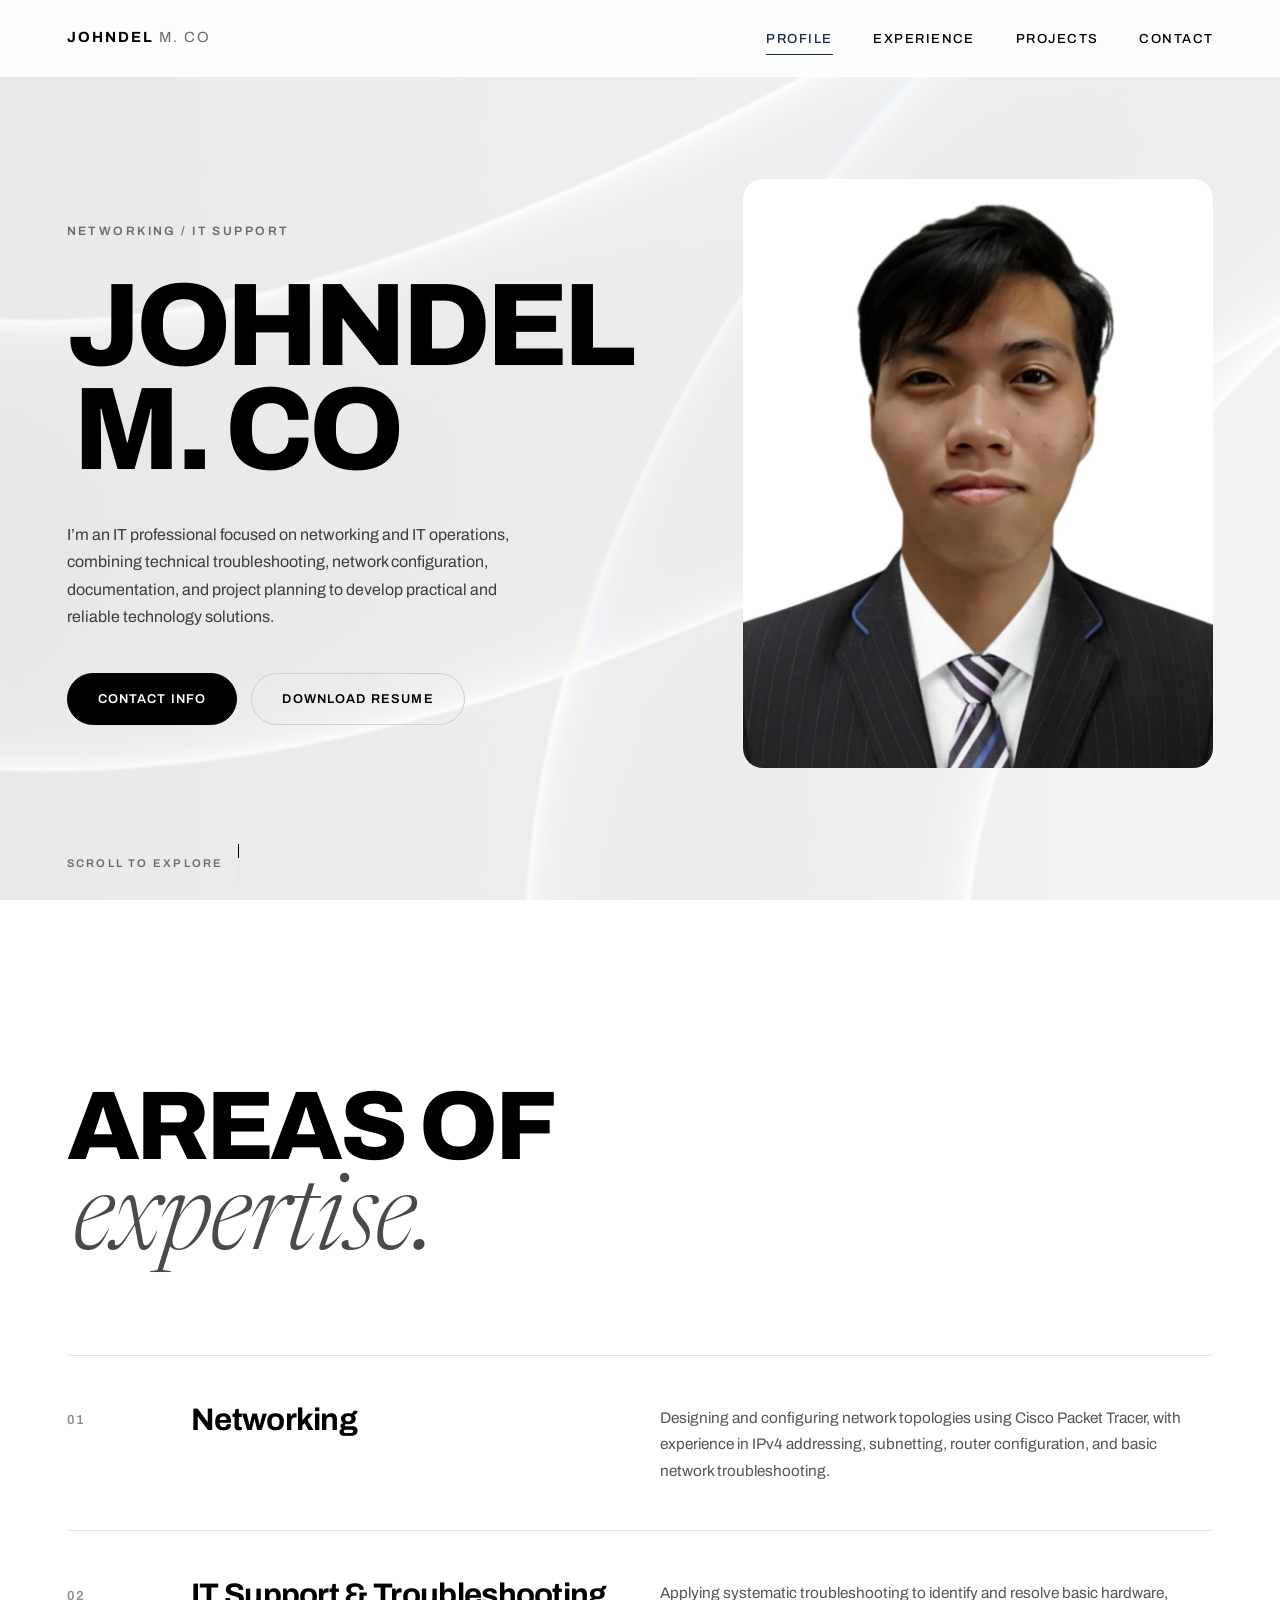
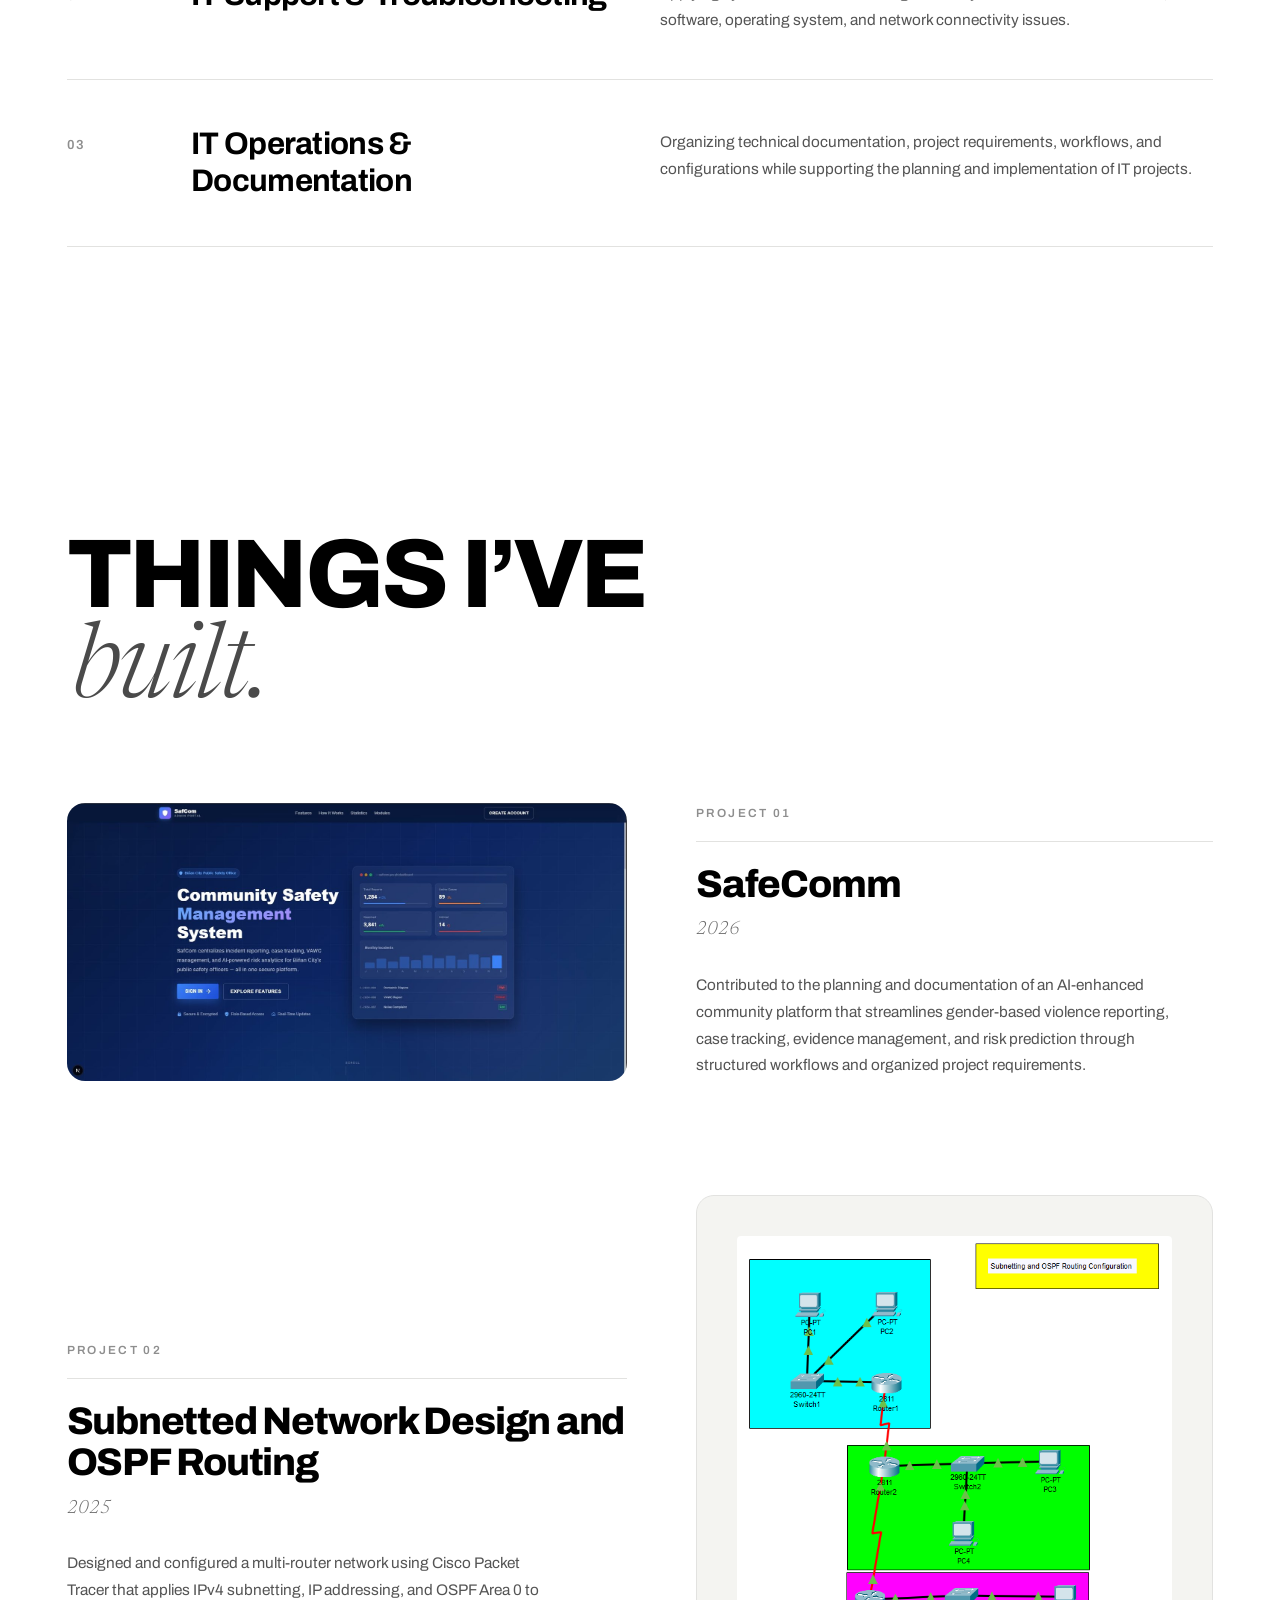
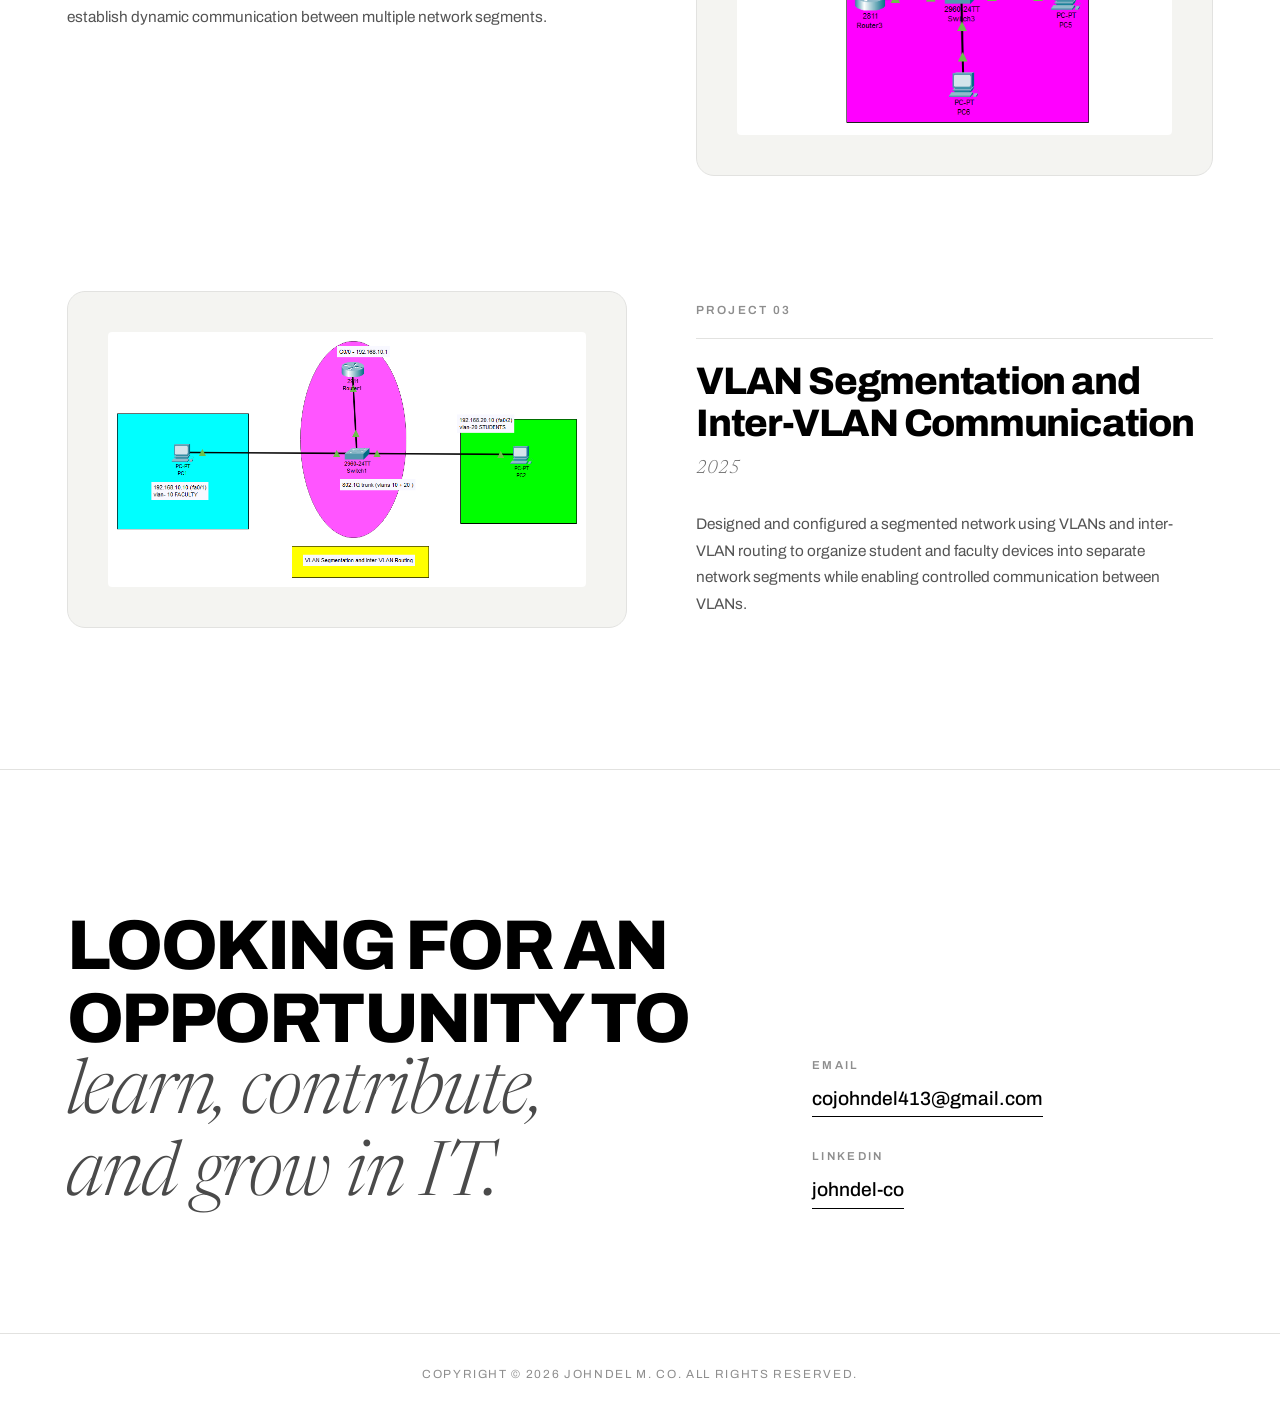
==== index.html @ bf88b504 "Fix: move site files to repo root" ====
<!DOCTYPE html>
<html lang="en">
<head>
<meta charset="utf-8">
<meta name="viewport" content="width=device-width, initial-scale=1">
<title>Johndel M. Co — Networking / IT Support</title>
<meta name="description" content="Portfolio of Johndel M. Co, an IT professional focused on networking and IT operations: network configuration, troubleshooting, documentation and IT project planning.">
<meta name="theme-color" content="#ffffff">
<link rel="preconnect" href="https://fonts.googleapis.com">
<link rel="preconnect" href="https://fonts.gstatic.com" crossorigin>
<link href="https://fonts.googleapis.com/css2?family=Archivo:wght@400;500;600;700;800&family=Newsreader:ital,opsz,wght@1,6..72,200;1,6..72,300;1,6..72,400&display=swap" rel="stylesheet">
<link rel="stylesheet" href="styles.css">
</head>
<body>

<a class="skip-link" href="#profile">Skip to main content</a>

<header class="site-header" id="siteHeader">
  <div class="shell header-inner">
    <a class="wordmark" href="#profile">Johndel <span>M. Co</span></a>

    <nav class="nav-desktop" aria-label="Primary">
      <ul>
        <li><a href="#profile">Profile</a></li>
        <li><a href="#expertise">Experience</a></li>
        <li><a href="#projects">Projects</a></li>
        <li><a href="#contact">Contact</a></li>
      </ul>
    </nav>

    <button class="menu-toggle" id="menuToggle" aria-expanded="false" aria-controls="mobileMenu">
      <span class="menu-toggle__label">Menu</span>
      <span class="menu-toggle__bars" aria-hidden="true"><i></i><i></i></span>
    </button>
  </div>
</header>

<div class="mobile-menu" id="mobileMenu" hidden>
  <nav aria-label="Mobile">
    <ul>
      <li><a href="#profile"><em>01</em>Profile</a></li>
      <li><a href="#expertise"><em>02</em>Experience</a></li>
      <li><a href="#projects"><em>03</em>Projects</a></li>
      <li><a href="#contact"><em>04</em>Contact</a></li>
    </ul>
  </nav>
  <p class="mobile-menu__foot">Networking / IT Support</p>
</div>

<main>

  <!-- ==================== PROFILE ==================== -->
  <section class="profile" id="profile">
    <div class="shell profile__grid">

      <div class="profile__text">
        <p class="eyebrow reveal">Networking / IT Support</p>

        <h1 class="display reveal" data-delay="1">
          <span>Johndel</span>
          <span>M. Co</span>
        </h1>

        <p class="lede reveal" data-delay="2">
          I’m an IT professional focused on networking and IT operations, combining technical
          troubleshooting, network configuration, documentation, and project planning to develop
          practical and reliable technology solutions.
        </p>

        <div class="actions reveal" data-delay="3">
          <a class="btn btn--solid" href="#contact">Contact Info</a>
          <a class="btn btn--ghost" href="assets/johndel-co-resume.pdf" download>Download Resume</a>
        </div>
      </div>

      <div class="profile__portrait reveal" data-delay="2">
        <figure class="portrait">
          <img src="assets/johndel-co-profile.jpg"
               alt="Portrait of Johndel M. Co in a dark pinstripe suit and tie."
               width="1000" height="1282" fetchpriority="high">
        </figure>
      </div>

    </div>

    <div class="shell">
      <a class="scroll-cue" href="#expertise">
        <span>Scroll to explore</span>
        <span class="scroll-cue__rail" aria-hidden="true"><i></i></span>
      </a>
    </div>
  </section>

  <!-- ==================== EXPERTISE ==================== -->
  <section class="section expertise" id="expertise">
    <div class="shell">
      <h2 class="section-title reveal">
        <span class="section-title__bold">Areas of</span>
        <span class="section-title__soft">expertise.</span>
      </h2>

      <div class="rows">

        <article class="row reveal">
          <p class="row__no">01</p>
          <h3 class="row__title">Networking</h3>
          <p class="row__body">
            Designing and configuring network topologies using Cisco Packet Tracer, with experience in
            IPv4 addressing, subnetting, router configuration, and basic network troubleshooting.
          </p>
        </article>

        <article class="row reveal">
          <p class="row__no">02</p>
          <h3 class="row__title">IT Support &amp; Troubleshooting</h3>
          <p class="row__body">
            Applying systematic troubleshooting to identify and resolve basic hardware, software,
            operating system, and network connectivity issues.
          </p>
        </article>

        <article class="row reveal">
          <p class="row__no">03</p>
          <h3 class="row__title">IT Operations &amp; Documentation</h3>
          <p class="row__body">
            Organizing technical documentation, project requirements, workflows, and configurations
            while supporting the planning and implementation of IT projects.
          </p>
        </article>

      </div>
    </div>
  </section>

  <!-- ==================== PROJECTS ==================== -->
  <section class="section projects" id="projects">
    <div class="shell">
      <h2 class="section-title reveal">
        <span class="section-title__bold">Things I’ve</span>
        <span class="section-title__soft">built.</span>
      </h2>
    </div>

    <div class="shell work">

      <article class="project reveal">
        <a class="shot shot--bleed" href="assets/project-safecomm.jpg" target="_blank" rel="noopener"
           aria-label="Open full-size screenshot of the SafeComm admin portal">
          <img src="assets/project-safecomm.jpg"
               alt="SafeComm admin portal landing page showing a community safety management dashboard with report counts, active cases and monthly incident charts."
               width="1500" height="743" loading="lazy">
        </a>
        <div class="project__meta">
          <p class="project__index">Project 01</p>
          <h3 class="project__name">SafeComm</h3>
          <p class="project__year">2026</p>
          <p class="project__body">
            Contributed to the planning and documentation of an AI-enhanced community platform that
            streamlines gender-based violence reporting, case tracking, evidence management, and risk
            prediction through structured workflows and organized project requirements.
          </p>
        </div>
      </article>

      <article class="project project--flip reveal">
        <a class="shot shot--mat" href="assets/project-ospf-topology.png" target="_blank" rel="noopener"
           aria-label="Open full-size Cisco Packet Tracer diagram of the subnetted OSPF network">
          <img src="assets/project-ospf-topology.png"
               alt="Cisco Packet Tracer topology with three routers, three switches and six PCs grouped into three colour-coded subnets, labelled Subnetting and OSPF Routing Configuration."
               width="640" height="733" loading="lazy">
        </a>
        <div class="project__meta">
          <p class="project__index">Project 02</p>
          <h3 class="project__name">Subnetted Network Design and OSPF Routing</h3>
          <p class="project__year">2025</p>
          <p class="project__body">
            Designed and configured a multi-router network using Cisco Packet Tracer that applies IPv4
            subnetting, IP addressing, and OSPF Area 0 to establish dynamic communication between
            multiple network segments.
          </p>
        </div>
      </article>

      <article class="project reveal">
        <a class="shot shot--mat" href="assets/project-vlan-topology.png" target="_blank" rel="noopener"
           aria-label="Open full-size Cisco Packet Tracer diagram of the VLAN segmentation design">
          <img src="assets/project-vlan-topology.png"
               alt="Cisco Packet Tracer topology showing a router and switch with an 802.1Q trunk carrying VLAN 10 for faculty and VLAN 20 for students on separate subnets."
               width="947" height="504" loading="lazy">
        </a>
        <div class="project__meta">
          <p class="project__index">Project 03</p>
          <h3 class="project__name">VLAN Segmentation and Inter-VLAN Communication</h3>
          <p class="project__year">2025</p>
          <p class="project__body">
            Designed and configured a segmented network using VLANs and inter-VLAN routing to organize
            student and faculty devices into separate network segments while enabling controlled
            communication between VLANs.
          </p>
        </div>
      </article>

    </div>
  </section>

  <!-- ==================== CONTACT ==================== -->
  <section class="section contact" id="contact">
    <div class="shell contact__grid">

      <h2 class="contact__statement reveal">
        <span class="contact__bold">Looking for an</span>
        <span class="contact__bold">opportunity to</span>
        <span class="contact__soft">learn, contribute,</span>
        <span class="contact__soft">and grow in IT.</span>
      </h2>

      <div class="contact__details reveal" data-delay="1">
        <div class="contact__item">
          <p class="contact__label">Email</p>
          <a href="mailto:cojohndel413@gmail.com">cojohndel413@gmail.com</a>
        </div>
        <div class="contact__item">
          <p class="contact__label">LinkedIn</p>
          <a href="https://www.linkedin.com/in/johndel-co-419260437" target="_blank" rel="noopener">johndel-co</a>
        </div>
      </div>

    </div>
  </section>

</main>

<footer class="site-footer">
  <div class="shell site-footer__inner">
    <p>Copyright &copy; 2026 Johndel M. Co. All Rights Reserved.</p>
  </div>
</footer>

<script src="main.js"></script>
</body>
</html>
---- styles.css ----
/* ============================================================
   Johndel M. Co — portfolio
   Editorial / minimal. Black type on white, one restrained accent.
   ============================================================ */

:root{
  --paper:        #ffffff;
  --ink:          #000000;
  --ink-body:     #1c1c1c;
  --muted:        #6b6b6b;
  --muted-soft:   #8e8e8e;
  --rule:         #e2e2e0;
  --panel:        #f4f4f1;
  --signal:       #152a46;

  --sans: "Archivo", "Helvetica Neue", Arial, sans-serif;
  --serif: "Newsreader", Georgia, "Times New Roman", serif;

  --shell: 1280px;
  --gutter: clamp(20px, 5.2vw, 76px);

  --ease: cubic-bezier(.22,.61,.36,1);
  --slow: .85s;
}

*,*::before,*::after{ box-sizing:border-box; }

html{
  -webkit-text-size-adjust:100%;
  scroll-behavior:smooth;
  scroll-padding-top:84px;
}

body{
  margin:0;
  background-color:var(--paper);
  background-image:
    linear-gradient(rgba(255,255,255,.9), rgba(255,255,255,.9)),
    url("assets/bg-desk.jpg");
  background-size:cover;
  background-position:top center;
  background-repeat:no-repeat;
  background-attachment:fixed;
  color:var(--ink-body);
  font-family:var(--sans);
  font-size:16px;
  line-height:1.6;
  font-weight:400;
  -webkit-font-smoothing:antialiased;
  text-rendering:optimizeLegibility;
  overflow-x:hidden;
}

body.is-locked{ overflow:hidden; }

img{ display:block; max-width:100%; height:auto; }

h1,h2,h3,p,ul,figure{ margin:0; }
ul{ list-style:none; padding:0; }

a{ color:inherit; }

::selection{ background:var(--signal); color:#fff; }

:focus-visible{
  outline:2px solid var(--signal);
  outline-offset:4px;
  border-radius:2px;
}

.shell{
  width:100%;
  max-width:var(--shell);
  margin-inline:auto;
  padding-inline:var(--gutter);
}

.skip-link{
  position:absolute; left:-9999px; top:0; z-index:200;
  background:var(--ink); color:#fff;
  padding:12px 20px; font-size:.8rem; letter-spacing:.06em; text-decoration:none;
}
.skip-link:focus{ left:12px; top:12px; }

/* ---------------------------------------------------------- header */

.site-header{
  position:sticky; top:0; z-index:100;
  background:rgba(255,255,255,.88);
  backdrop-filter:saturate(180%) blur(14px);
  -webkit-backdrop-filter:saturate(180%) blur(14px);
  border-bottom:1px solid transparent;
  transition:border-color .4s var(--ease), background .4s var(--ease);
}
.site-header.is-stuck{ border-bottom-color:var(--rule); }

.header-inner{
  display:flex; align-items:center; justify-content:space-between;
  gap:24px;
  min-height:76px;
}

.wordmark{
  font-size:.92rem;
  font-weight:700;
  letter-spacing:.14em;
  text-transform:uppercase;
  text-decoration:none;
  color:var(--ink);
  white-space:nowrap;
}
.wordmark span{ font-weight:400; color:var(--muted); }

.nav-desktop ul{
  display:flex;
  gap:clamp(22px, 3.2vw, 48px);
}
.nav-desktop a{
  position:relative;
  display:inline-block;
  font-size:.82rem;
  font-weight:500;
  letter-spacing:.11em;
  text-transform:uppercase;
  text-decoration:none;
  color:var(--ink);
  padding-block:6px;
}
.nav-desktop a::after{
  content:"";
  position:absolute; left:0; right:0; bottom:0;
  height:1px; background:var(--ink);
  transform:scaleX(0); transform-origin:left;
  transition:transform .45s var(--ease);
}
.nav-desktop a:hover::after,
.nav-desktop a.is-active::after{ transform:scaleX(1); }
.nav-desktop a.is-active{ color:var(--signal); }
.nav-desktop a.is-active::after{ background:var(--signal); }

/* hamburger */
.menu-toggle{
  display:none;
  align-items:center; gap:10px;
  background:none; border:0; padding:8px 0; margin:0;
  font-family:inherit; cursor:pointer; color:var(--ink);
}
.menu-toggle__label{
  font-size:.74rem; font-weight:600; letter-spacing:.14em; text-transform:uppercase;
}
.menu-toggle__bars{ display:block; width:22px; }
.menu-toggle__bars i{
  display:block; height:1.5px; background:var(--ink); border-radius:2px;
  transition:transform .4s var(--ease), opacity .3s var(--ease);
}
.menu-toggle__bars i+i{ margin-top:5px; }
.menu-toggle[aria-expanded="true"] .menu-toggle__bars i:first-child{ transform:translateY(3.2px) rotate(45deg); }
.menu-toggle[aria-expanded="true"] .menu-toggle__bars i:last-child{ transform:translateY(-3.3px) rotate(-45deg); }

/* ---------------------------------------------------------- mobile menu */

.mobile-menu{
  position:fixed; inset:76px 0 0; z-index:95;
  background:var(--paper);
  padding:clamp(28px,7vw,48px) var(--gutter);
  display:flex; flex-direction:column; justify-content:space-between;
  opacity:0; transform:translateY(-10px);
  transition:opacity .4s var(--ease), transform .45s var(--ease);
}
.mobile-menu[hidden]{ display:none; }
.mobile-menu.is-open{ opacity:1; transform:none; }

.mobile-menu ul{ display:flex; flex-direction:column; gap:4px; }
.mobile-menu a{
  display:flex; align-items:baseline; gap:18px;
  padding:18px 0;
  border-bottom:1px solid var(--rule);
  text-decoration:none; color:var(--ink);
  font-size:clamp(1.65rem, 8vw, 2.3rem);
  font-weight:700; letter-spacing:-.02em; line-height:1.1;
}
.mobile-menu a em{
  font-family:var(--sans); font-style:normal;
  font-size:.7rem; font-weight:500; letter-spacing:.14em;
  color:var(--muted-soft);
}
.mobile-menu__foot{
  font-size:.74rem; letter-spacing:.16em; text-transform:uppercase; color:var(--muted-soft);
  padding-top:28px;
}

/* ---------------------------------------------------------- profile / hero */

.profile{
  padding-top:clamp(48px, 8vw, 104px);
  padding-bottom:clamp(30px, 5vw, 56px);
}

.profile__grid{
  display:grid;
  grid-template-columns:1.12fr .88fr;
  gap:clamp(36px, 6vw, 88px);
  align-items:center;
}

.eyebrow{
  font-size:.76rem;
  font-weight:600;
  letter-spacing:.2em;
  text-transform:uppercase;
  color:var(--muted);
  margin-bottom:clamp(20px,3vw,34px);
}

.display{
  font-family:var(--sans);
  font-weight:800;
  font-size:clamp(3.1rem, 9.2vw, 7.4rem);
  line-height:.88;
  letter-spacing:-.042em;
  color:var(--ink);
  text-transform:uppercase;
}
.display span{ display:block; }
.display span:last-child{ padding-left:.055em; }

.lede{
  margin-top:clamp(24px,3.4vw,38px);
  max-width:50ch;
  font-size:clamp(1rem, 1.18vw, 1.09rem);
  line-height:1.72;
  color:#3c3c3c;
}

.actions{
  display:flex; flex-wrap:wrap; gap:14px;
  margin-top:clamp(28px,3.6vw,42px);
}

.btn{
  display:inline-flex; align-items:center; justify-content:center;
  padding:15px 30px;
  border-radius:999px;
  font-size:.8rem; font-weight:600; letter-spacing:.09em; text-transform:uppercase;
  text-decoration:none;
  transition:background .4s var(--ease), color .4s var(--ease),
             border-color .4s var(--ease), transform .4s var(--ease);
}
.btn--solid{ background:var(--ink); color:#fff; border:1px solid var(--ink); }
.btn--solid:hover{ background:var(--signal); border-color:var(--signal); transform:translateY(-2px); }
.btn--ghost{ background:transparent; color:var(--ink); border:1px solid #cfcfcd; }
.btn--ghost:hover{ border-color:var(--ink); background:var(--panel); transform:translateY(-2px); }

.actions__note{
  margin-top:14px;
  font-size:.82rem;
  line-height:1.55;
  color:var(--muted);
  max-width:44ch;
}

.portrait{
  position:relative;
  overflow:hidden;
  border-radius:20px;
  background:var(--panel);
  aspect-ratio:4/5;
}
.portrait img{
  width:100%; height:100%;
  object-fit:cover; object-position:50% 18%;
  transform:scale(1.02);
  transition:transform 1.1s var(--ease);
}
.portrait:hover img{ transform:scale(1.045); }

/* scroll cue */
.scroll-cue{
  display:inline-flex; align-items:center; gap:14px;
  margin-top:clamp(40px,6vw,76px);
  text-decoration:none;
  font-size:.7rem; font-weight:600; letter-spacing:.2em; text-transform:uppercase;
  color:var(--muted);
  transition:color .4s var(--ease);
}
.scroll-cue:hover{ color:var(--ink); }
.scroll-cue__rail{
  position:relative; display:block;
  width:1px; height:40px; background:var(--rule); overflow:hidden;
}
.scroll-cue__rail i{
  position:absolute; left:0; top:0;
  width:1px; height:14px; background:var(--ink);
  animation:railDrop 2.4s var(--ease) infinite;
}
@keyframes railDrop{
  0%{ transform:translateY(-16px); opacity:0; }
  25%{ opacity:1; }
  75%{ opacity:1; }
  100%{ transform:translateY(40px); opacity:0; }
}

/* ---------------------------------------------------------- sections */

.section{ padding-block:clamp(72px, 11vw, 160px); }

.section-title{
  font-size:clamp(2.6rem, 8vw, 6.1rem);
  line-height:.94;
  letter-spacing:-.035em;
  margin-bottom:clamp(44px, 6vw, 82px);
}
.section-title span{ display:block; }
.section-title__bold{
  font-family:var(--sans); font-weight:800; text-transform:uppercase; color:var(--ink);
}
.section-title__soft{
  font-family:var(--serif); font-style:italic; font-weight:300;
  color:#4a4a4a;
  letter-spacing:-.018em;
  padding-left:.06em;
  font-size:1.06em;
  line-height:1.02;
}

/* ---------------------------------------------------------- expertise rows */

.rows{ border-top:1px solid var(--rule); }

.row{
  display:grid;
  grid-template-columns:86px minmax(0,1.05fr) minmax(0,1.35fr);
  gap:clamp(18px,3vw,48px);
  align-items:start;
  padding-block:clamp(30px, 3.6vw, 48px);
  border-bottom:1px solid var(--rule);
  transition:background .5s var(--ease);
}
.row:hover{ background:#fafaf8; }

.row__no{
  font-size:.82rem; font-weight:600; letter-spacing:.14em;
  color:var(--muted-soft);
  padding-top:.55em;
  transition:color .4s var(--ease);
}
.row:hover .row__no{ color:var(--signal); }

.row__title{
  font-size:clamp(1.35rem, 2.5vw, 1.95rem);
  font-weight:700;
  letter-spacing:-.022em;
  line-height:1.18;
  color:var(--ink);
}

.row__body{
  font-size:clamp(.96rem, 1.1vw, 1.03rem);
  line-height:1.72;
  color:#545454;
  max-width:62ch;
  padding-top:.2em;
}

/* ---------------------------------------------------------- projects */

.work{
  display:flex; flex-direction:column;
  gap:clamp(64px, 9vw, 130px);
}

.project{
  display:grid;
  grid-template-columns:1.04fr .96fr;
  gap:clamp(32px, 5.4vw, 80px);
  align-items:center;
}
.project--flip .shot{ order:2; }

.shot{
  display:block;
  overflow:hidden;
  border-radius:18px;
  background:var(--panel);
  text-decoration:none;
  transition:transform .7s var(--ease), box-shadow .7s var(--ease);
  will-change:transform;
}
.shot img{
  width:100%;
  transition:transform .9s var(--ease);
}
.shot--mat{
  padding:clamp(18px, 3.2vw, 40px);
  border:1px solid var(--rule);
}
.shot--mat img{ border-radius:4px; }

@media (hover:hover) and (min-width:861px){
  .shot:hover{ transform:translateY(-6px); box-shadow:0 18px 48px rgba(0,0,0,.09); }
  .shot--bleed:hover img{ transform:scale(1.025); }
}

.project__index{
  font-size:.74rem; font-weight:600; letter-spacing:.2em; text-transform:uppercase;
  color:var(--muted-soft);
  padding-bottom:18px;
  margin-bottom:22px;
  border-bottom:1px solid var(--rule);
}

.project__name{
  font-size:clamp(1.55rem, 3vw, 2.5rem);
  font-weight:800;
  line-height:1.08;
  letter-spacing:-.032em;
  color:var(--ink);
}

.project__year{
  font-family:var(--serif); font-style:italic; font-weight:300;
  font-size:1.2rem;
  color:var(--muted);
  margin-top:10px;
}

.project__body{
  margin-top:clamp(18px,2.2vw,26px);
  font-size:clamp(.96rem, 1.1vw, 1.03rem);
  line-height:1.74;
  color:#545454;
  max-width:54ch;
}

/* ---------------------------------------------------------- contact */

.contact{
  border-top:1px solid var(--rule);
  padding-bottom:clamp(64px, 9vw, 120px);
}

.contact__grid{
  display:grid;
  grid-template-columns:1.25fr .75fr;
  gap:clamp(40px, 6vw, 84px);
  align-items:end;
}

.contact__statement{
  font-size:clamp(2.1rem, 5.6vw, 4.4rem);
  line-height:1.03;
  letter-spacing:-.035em;
}
.contact__statement span{ display:block; }
.contact__bold{
  font-family:var(--sans); font-weight:800; text-transform:uppercase; color:var(--ink);
}
.contact__soft{
  font-family:var(--serif); font-style:italic; font-weight:300;
  color:#4a4a4a; font-size:1.07em; line-height:1.08; letter-spacing:-.02em;
}

.contact__details{
  display:flex; flex-direction:column; gap:30px;
  padding-bottom:.6em;
}
.contact__label{
  font-size:.72rem; font-weight:600; letter-spacing:.2em; text-transform:uppercase;
  color:var(--muted-soft);
  margin-bottom:9px;
}
.contact__item a{
  position:relative;
  display:inline-block;
  font-size:clamp(1.02rem, 1.5vw, 1.2rem);
  font-weight:500;
  color:var(--ink);
  text-decoration:none;
  word-break:break-word;
  padding-bottom:3px;
}
.contact__item a::after{
  content:"";
  position:absolute; left:0; bottom:0; width:100%; height:1px;
  background:currentColor;
  transform:scaleX(1); transform-origin:right;
  transition:transform .45s var(--ease), background .4s var(--ease);
}
.contact__item a:hover{ color:var(--signal); }
.contact__item a:hover::after{ transform:scaleX(0); }

/* ---------------------------------------------------------- footer */

.site-footer{
  border-top:1px solid var(--rule);
  padding-block:30px;
}
.site-footer__inner{
  display:flex; justify-content:center; text-align:center;
  font-size:.74rem; letter-spacing:.14em; text-transform:uppercase; color:var(--muted-soft);
  line-height:1.7;
}

/* ---------------------------------------------------------- reveal */

.reveal{
  opacity:0;
  transform:translateY(22px);
  transition:opacity var(--slow) var(--ease), transform var(--slow) var(--ease);
}
.reveal.is-in{ opacity:1; transform:none; }
.reveal[data-delay="1"]{ transition-delay:.09s; }
.reveal[data-delay="2"]{ transition-delay:.18s; }
.reveal[data-delay="3"]{ transition-delay:.27s; }

/* ============================================================ responsive */

@media (max-width:1024px){
  .profile__grid{ gap:clamp(30px,4.5vw,54px); }
  .row{ grid-template-columns:62px minmax(0,1fr) minmax(0,1.2fr); }
}

@media (max-width:860px){
  body{ background-attachment:scroll; }

  html{ scroll-padding-top:72px; }
  .header-inner{ min-height:68px; }
  .mobile-menu{ inset:68px 0 0; }

  .nav-desktop{ display:none; }
  .menu-toggle{ display:inline-flex; }

  /* hero stacks: label, name, text, buttons, portrait */
  .profile{ padding-top:clamp(34px,7vw,56px); }
  .profile__grid{ grid-template-columns:1fr; gap:38px; }
  .profile__portrait{ order:2; }
  .portrait{
    aspect-ratio:4/5;
    max-width:420px;
  }
  .portrait img{ object-position:50% 20%; }

  .display{ font-size:clamp(3rem, 13.2vw, 5rem); }
  .lede{ max-width:60ch; }
  .actions{ gap:12px; }
  .btn{ flex:1 1 auto; min-width:0; padding:15px 22px; }

  .scroll-cue{ margin-top:30px; }

  /* expertise stacks */
  .row{
    grid-template-columns:1fr;
    gap:12px;
    padding-block:30px;
  }
  .row__no{ padding-top:0; }
  .row__body{ max-width:none; }
  .row:hover{ background:transparent; }

  /* projects stack, image always first */
  .project{ grid-template-columns:1fr; gap:26px; }
  .project--flip .shot{ order:0; }
  .project__body{ max-width:none; }

  /* contact stacks */
  .contact__grid{ grid-template-columns:1fr; align-items:start; gap:44px; }
  .contact__details{ padding-bottom:0; }
}

@media (max-width:520px){
  :root{ --gutter:22px; }
  .display{ font-size:clamp(2.6rem, 15vw, 3.8rem); letter-spacing:-.035em; }
  .section-title{ font-size:clamp(2.2rem, 12.5vw, 3.2rem); }
  .contact__statement{ font-size:clamp(1.85rem, 9.6vw, 2.7rem); }
  .actions{ flex-direction:column; align-items:stretch; }
  .btn{ width:100%; }
  .portrait{ max-width:100%; }
  .shot{ border-radius:14px; }
  .shot--mat{ padding:14px; }
}

@media (max-width:360px){
  :root{ --gutter:18px; }
  .wordmark{ font-size:.82rem; letter-spacing:.1em; }
  .mobile-menu a{ font-size:1.5rem; gap:12px; }
}

/* ============================================================ motion prefs */

@media (prefers-reduced-motion:reduce){
  html{ scroll-behavior:auto; }
  *,*::before,*::after{
    animation-duration:.001ms !important;
    animation-iteration-count:1 !important;
    transition-duration:.001ms !important;
    scroll-behavior:auto !important;
  }
  .reveal{ opacity:1; transform:none; }
  .scroll-cue__rail i{ animation:none; top:12px; opacity:1; }
  .portrait img{ transform:none; }
}
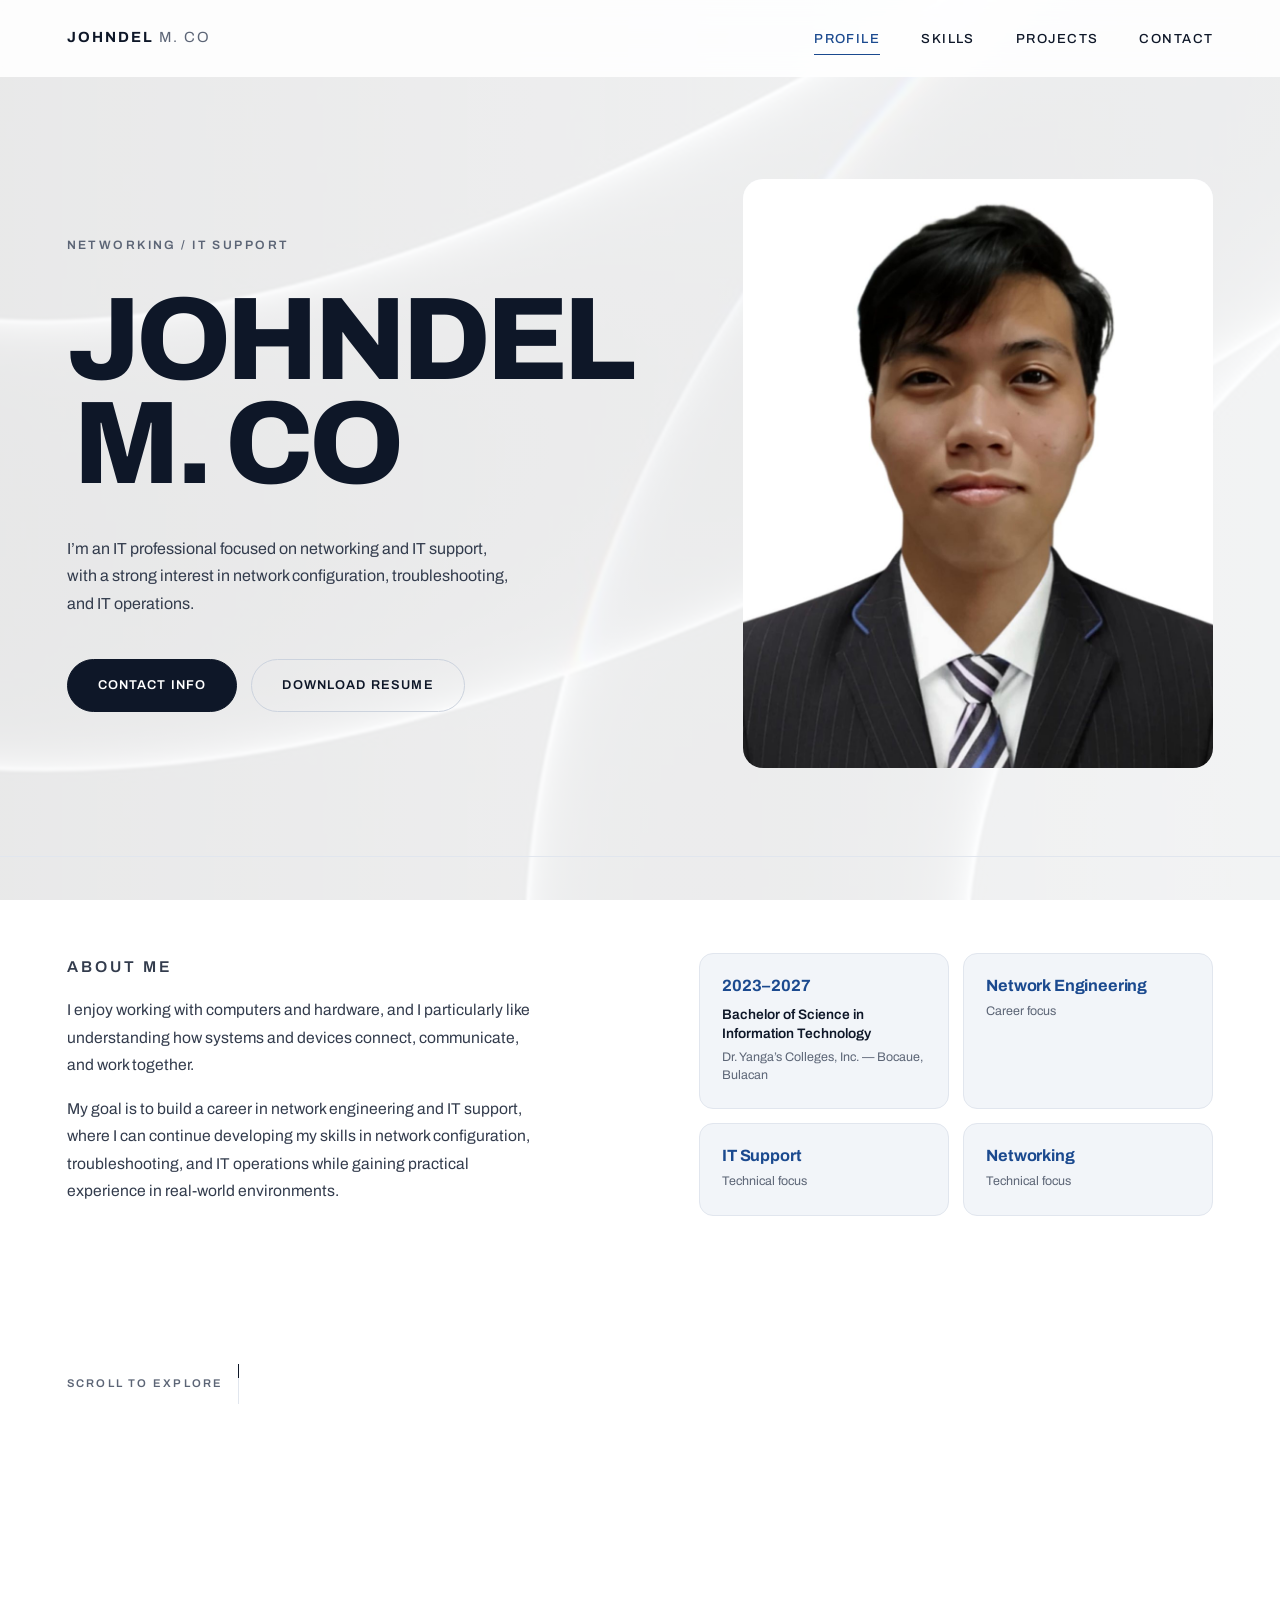
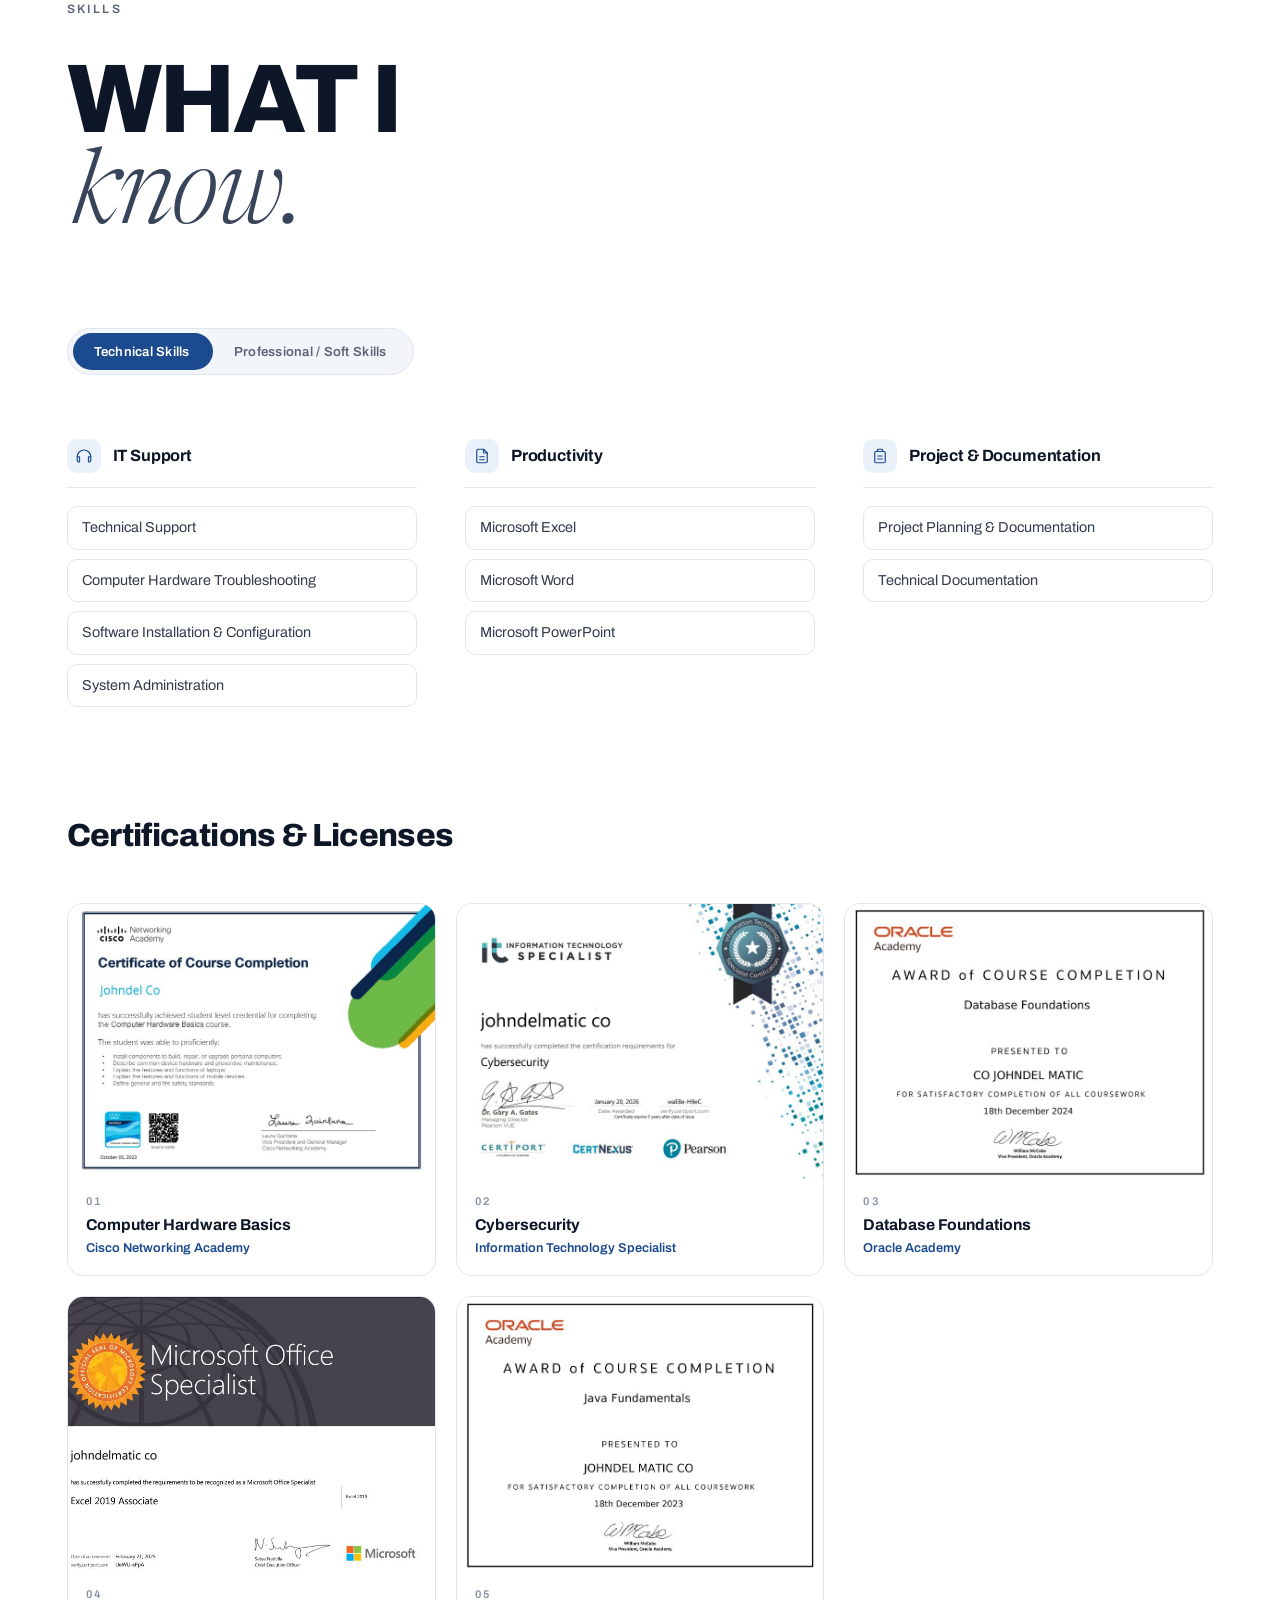
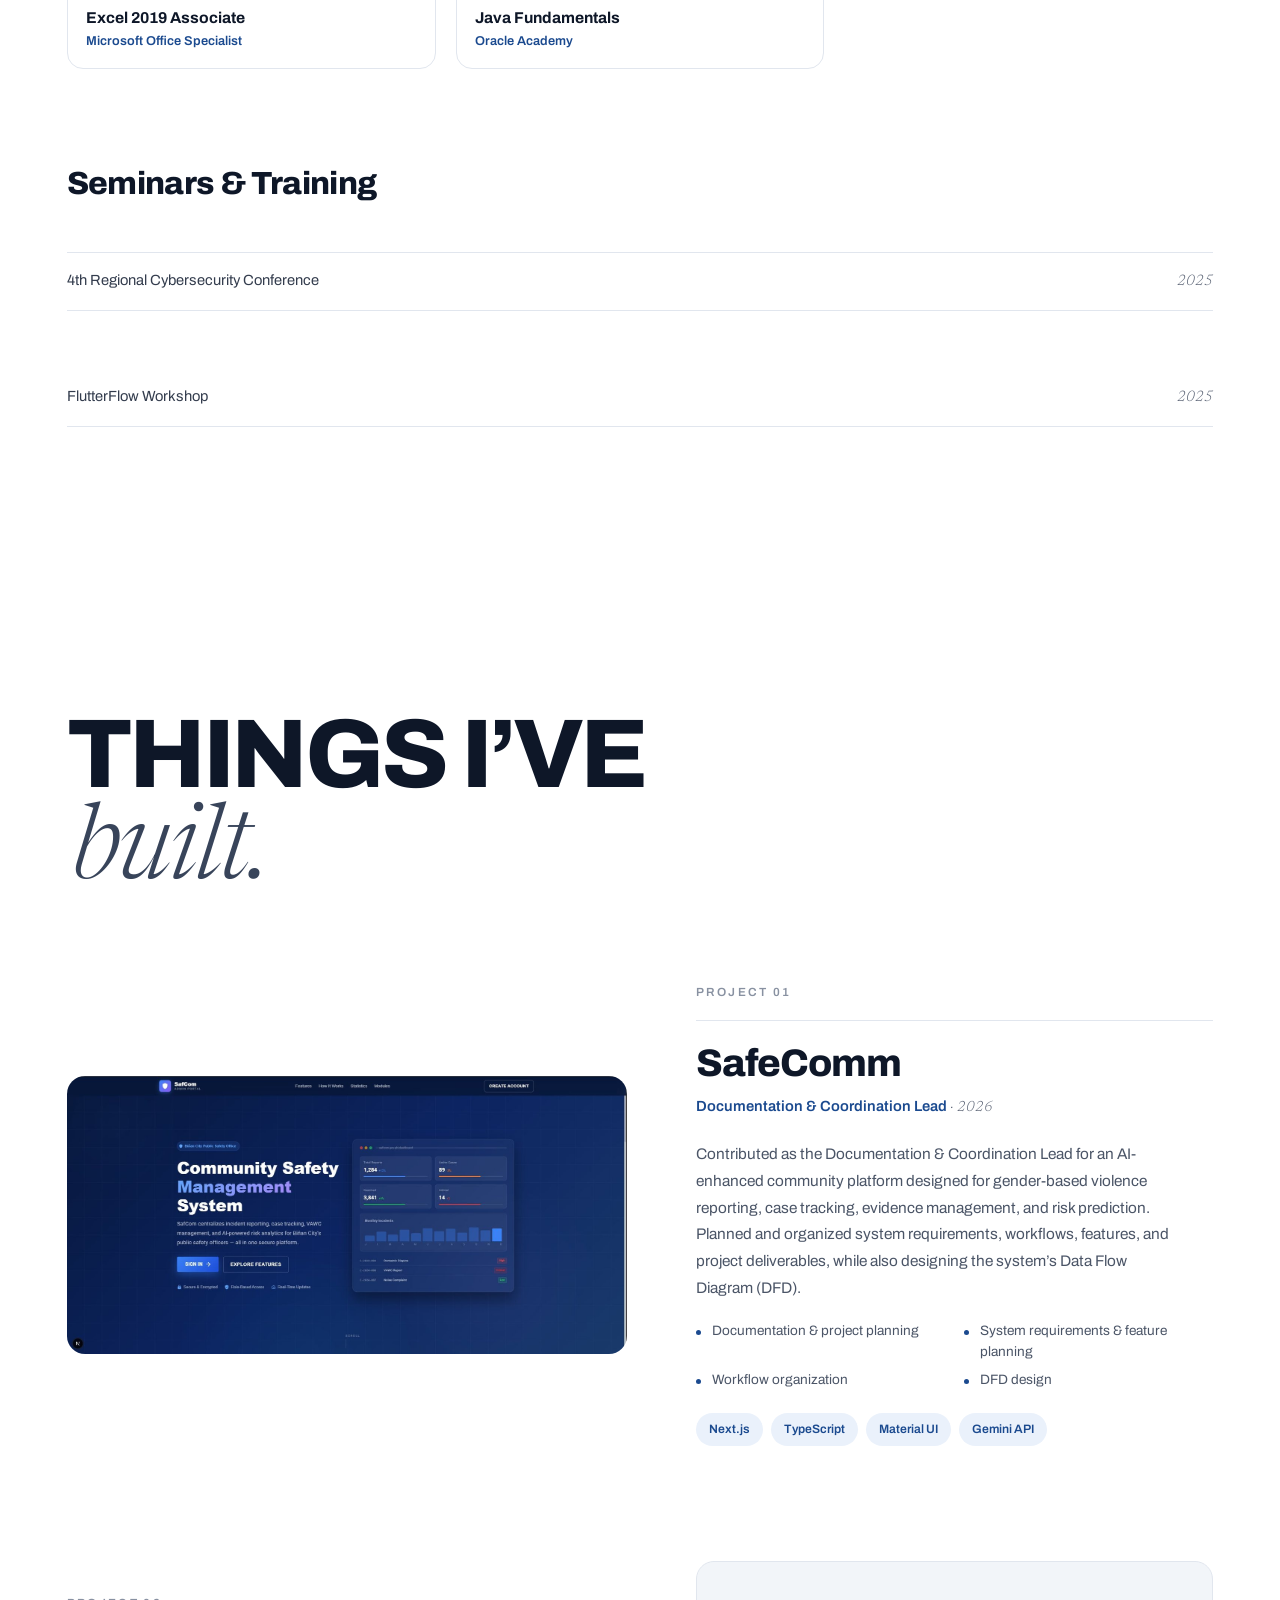
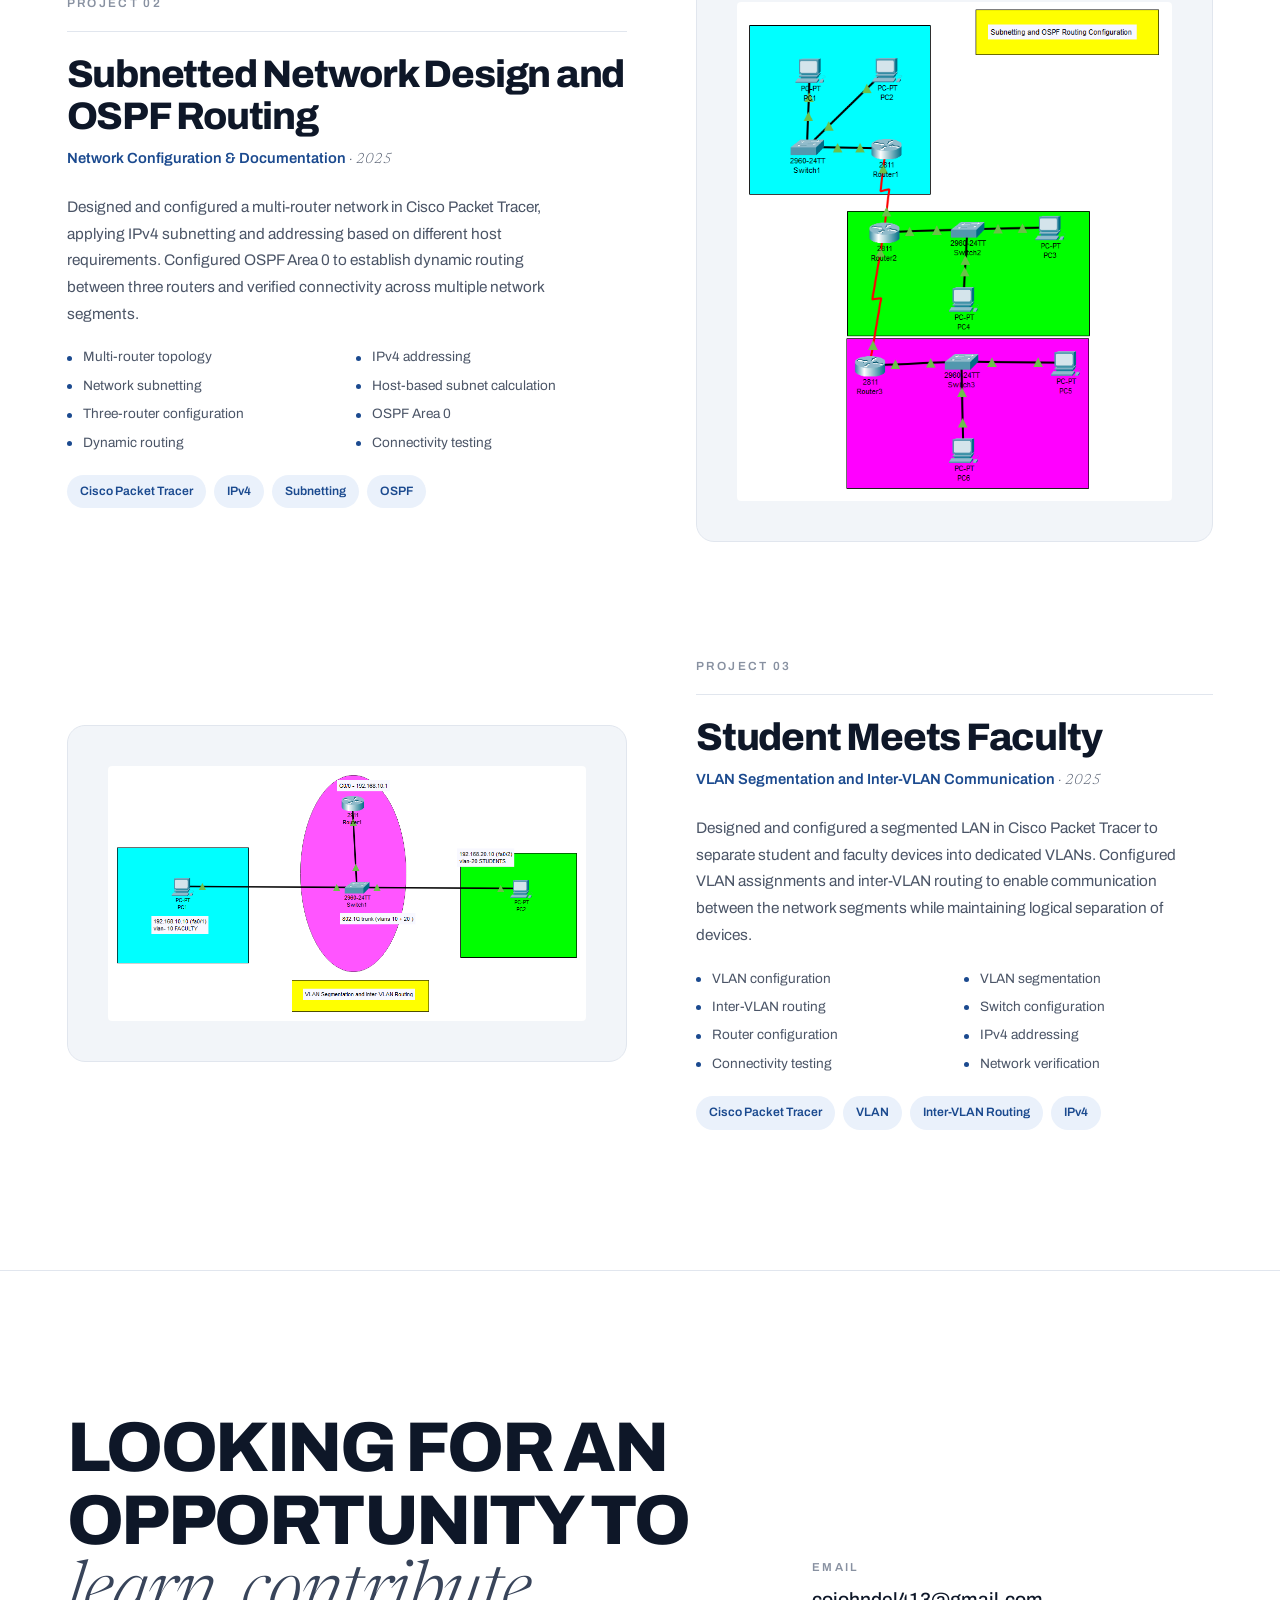
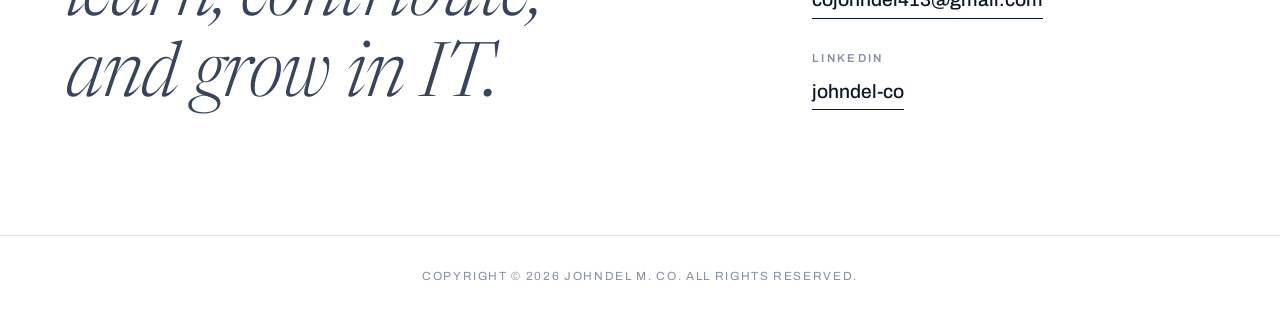
==== commit 38d6e8ae: "Rebuild: Skills section, certifications, new color system" ====
--- a/index.html
+++ b/index.html
@@ -15,6 +15,13 @@
 
 <a class="skip-link" href="#profile">Skip to main content</a>
 
+<div class="preloader" id="preloader" aria-hidden="true">
+  <div class="preloader__mark">
+    <span class="preloader__word">Launching<span class="preloader__dots"><i></i><i></i><i></i></span></span>
+    <span class="preloader__rule"><i></i></span>
+  </div>
+</div>
+
 <header class="site-header" id="siteHeader">
   <div class="shell header-inner">
     <a class="wordmark" href="#profile">Johndel <span>M. Co</span></a>
@@ -22,7 +29,7 @@
     <nav class="nav-desktop" aria-label="Primary">
       <ul>
         <li><a href="#profile">Profile</a></li>
-        <li><a href="#expertise">Experience</a></li>
+        <li><a href="#skills">Skills</a></li>
         <li><a href="#projects">Projects</a></li>
         <li><a href="#contact">Contact</a></li>
       </ul>
@@ -39,7 +46,7 @@
   <nav aria-label="Mobile">
     <ul>
       <li><a href="#profile"><em>01</em>Profile</a></li>
-      <li><a href="#expertise"><em>02</em>Experience</a></li>
+      <li><a href="#skills"><em>02</em>Skills</a></li>
       <li><a href="#projects"><em>03</em>Projects</a></li>
       <li><a href="#contact"><em>04</em>Contact</a></li>
     </ul>
@@ -62,9 +69,8 @@
         </h1>
 
         <p class="lede reveal" data-delay="2">
-          I’m an IT professional focused on networking and IT operations, combining technical
-          troubleshooting, network configuration, documentation, and project planning to develop
-          practical and reliable technology solutions.
+          I’m an IT professional focused on networking and IT support, with a strong interest in
+          network configuration, troubleshooting, and IT operations.
         </p>
 
         <div class="actions reveal" data-delay="3">
@@ -83,52 +89,239 @@
 
     </div>
 
+    <div class="shell about">
+      <div class="about__grid">
+
+        <div class="about__text reveal">
+          <p class="about__eyebrow">About me</p>
+          <p>
+            I enjoy working with computers and hardware, and I particularly like understanding how
+            systems and devices connect, communicate, and work together.
+          </p>
+          <p>
+            My goal is to build a career in network engineering and IT support, where I can continue
+            developing my skills in network configuration, troubleshooting, and IT operations while
+            gaining practical experience in real-world environments.
+          </p>
+        </div>
+
+        <div class="about__cards reveal" data-delay="1">
+          <div class="stat-card">
+            <p class="stat-card__top">2023–2027</p>
+            <p class="stat-card__main">Bachelor of Science in Information Technology</p>
+            <p class="stat-card__sub">Dr. Yanga’s Colleges, Inc. — Bocaue, Bulacan</p>
+          </div>
+          <div class="stat-card">
+            <p class="stat-card__top">Network Engineering</p>
+            <p class="stat-card__sub">Career focus</p>
+          </div>
+          <div class="stat-card">
+            <p class="stat-card__top">IT Support</p>
+            <p class="stat-card__sub">Technical focus</p>
+          </div>
+          <div class="stat-card">
+            <p class="stat-card__top">Networking</p>
+            <p class="stat-card__sub">Technical focus</p>
+          </div>
+        </div>
+
+      </div>
+    </div>
+
     <div class="shell">
-      <a class="scroll-cue" href="#expertise">
+      <a class="scroll-cue" href="#skills">
         <span>Scroll to explore</span>
         <span class="scroll-cue__rail" aria-hidden="true"><i></i></span>
       </a>
     </div>
   </section>
 
-  <!-- ==================== EXPERTISE ==================== -->
-  <section class="section expertise" id="expertise">
+  <!-- ==================== SKILLS ==================== -->
+  <section class="section skills" id="skills">
     <div class="shell">
+      <p class="eyebrow reveal">Skills</p>
       <h2 class="section-title reveal">
-        <span class="section-title__bold">Areas of</span>
-        <span class="section-title__soft">expertise.</span>
+        <span class="section-title__bold">What I</span>
+        <span class="section-title__soft">know.</span>
       </h2>
 
-      <div class="rows">
-
-        <article class="row reveal">
-          <p class="row__no">01</p>
-          <h3 class="row__title">Networking</h3>
-          <p class="row__body">
-            Designing and configuring network topologies using Cisco Packet Tracer, with experience in
-            IPv4 addressing, subnetting, router configuration, and basic network troubleshooting.
-          </p>
-        </article>
-
-        <article class="row reveal">
-          <p class="row__no">02</p>
-          <h3 class="row__title">IT Support &amp; Troubleshooting</h3>
-          <p class="row__body">
-            Applying systematic troubleshooting to identify and resolve basic hardware, software,
-            operating system, and network connectivity issues.
-          </p>
-        </article>
-
-        <article class="row reveal">
-          <p class="row__no">03</p>
-          <h3 class="row__title">IT Operations &amp; Documentation</h3>
-          <p class="row__body">
-            Organizing technical documentation, project requirements, workflows, and configurations
-            while supporting the planning and implementation of IT projects.
-          </p>
-        </article>
-
-      </div>
+      <!-- toggle -->
+      <div class="skills-toggle reveal" role="tablist" aria-label="Skill category">
+        <button type="button" class="skills-toggle__btn is-active" role="tab" id="tabTechnical"
+                aria-selected="true" aria-controls="panelTechnical">Technical Skills</button>
+        <button type="button" class="skills-toggle__btn" role="tab" id="tabProfessional"
+                aria-selected="false" aria-controls="panelProfessional" tabindex="-1">Professional / Soft Skills</button>
+        <span class="skills-toggle__thumb" aria-hidden="true"></span>
+      </div>
+
+      <!-- panels -->
+      <div class="skills-panels reveal" data-delay="1">
+
+        <div class="skills-panel is-active" id="panelTechnical" role="tabpanel" aria-labelledby="tabTechnical" tabindex="0">
+          <div class="skill-group">
+            <div class="skill-group__head">
+              <span class="skill-icon" aria-hidden="true">
+                <svg viewBox="0 0 24 24" fill="none" stroke="currentColor" stroke-width="1.6" stroke-linecap="round" stroke-linejoin="round"><path d="M3 13a9 9 0 0 1 18 0"/><path d="M21 13v5a2 2 0 0 1-2 2h-1v-7h3Z"/><path d="M3 13v5a2 2 0 0 0 2 2h1v-7H3Z"/></svg>
+              </span>
+              <h3>IT Support</h3>
+            </div>
+            <ul class="skill-chips">
+              <li>Technical Support</li>
+              <li>Computer Hardware Troubleshooting</li>
+              <li>Software Installation &amp; Configuration</li>
+              <li>System Administration</li>
+            </ul>
+          </div>
+
+          <div class="skill-group">
+            <div class="skill-group__head">
+              <span class="skill-icon" aria-hidden="true">
+                <svg viewBox="0 0 24 24" fill="none" stroke="currentColor" stroke-width="1.6" stroke-linecap="round" stroke-linejoin="round"><path d="M14 3v4a1 1 0 0 0 1 1h4"/><path d="M17 21H7a2 2 0 0 1-2-2V5a2 2 0 0 1 2-2h7l5 5v11a2 2 0 0 1-2 2Z"/><path d="M9 13h6M9 17h6"/></svg>
+              </span>
+              <h3>Productivity</h3>
+            </div>
+            <ul class="skill-chips">
+              <li>Microsoft Excel</li>
+              <li>Microsoft Word</li>
+              <li>Microsoft PowerPoint</li>
+            </ul>
+          </div>
+
+          <div class="skill-group">
+            <div class="skill-group__head">
+              <span class="skill-icon" aria-hidden="true">
+                <svg viewBox="0 0 24 24" fill="none" stroke="currentColor" stroke-width="1.6" stroke-linecap="round" stroke-linejoin="round"><path d="M9 3h6l1 3H8l1-3Z"/><rect x="5" y="6" width="14" height="15" rx="2"/><path d="M9 12h6M9 16h6"/></svg>
+              </span>
+              <h3>Project &amp; Documentation</h3>
+            </div>
+            <ul class="skill-chips">
+              <li>Project Planning &amp; Documentation</li>
+              <li>Technical Documentation</li>
+            </ul>
+          </div>
+        </div>
+
+        <div class="skills-panel" id="panelProfessional" role="tabpanel" aria-labelledby="tabProfessional" tabindex="0" hidden>
+          <div class="skill-group">
+            <div class="skill-group__head">
+              <span class="skill-icon" aria-hidden="true">
+                <svg viewBox="0 0 24 24" fill="none" stroke="currentColor" stroke-width="1.6" stroke-linecap="round" stroke-linejoin="round"><circle cx="9" cy="8" r="3"/><path d="M2 20c0-3.3 3-6 7-6s7 2.7 7 6"/><circle cx="17" cy="8" r="2.6"/><path d="M16.5 14.2c2.9.4 5.5 2.6 5.5 5.8"/></svg>
+              </span>
+              <h3>Professional / Soft Skills</h3>
+            </div>
+            <ul class="skill-chips">
+              <li>Teamwork</li>
+              <li>Communication</li>
+              <li>Problem-Solving</li>
+              <li>Organization</li>
+              <li>Project Coordination</li>
+              <li>Technical Documentation</li>
+              <li>Willingness to Learn</li>
+              <li>Attention to Detail</li>
+              <li>Time Management</li>
+            </ul>
+          </div>
+        </div>
+
+      </div>
+    </div>
+
+    <!-- certifications -->
+    <div class="shell certs">
+      <h3 class="subhead reveal">Certifications &amp; Licenses</h3>
+
+      <div class="cert-grid">
+
+        <button type="button" class="cert-card reveal"
+                data-cert-src="assets/cert-hardware-basics.jpg"
+                data-cert-title="Computer Hardware Basics"
+                data-cert-issuer="Cisco Networking Academy">
+          <span class="cert-card__thumb">
+            <img src="assets/cert-hardware-basics.jpg" alt="Computer Hardware Basics certificate from Cisco Networking Academy" loading="lazy">
+          </span>
+          <span class="cert-card__meta">
+            <span class="cert-card__no">01</span>
+            <span class="cert-card__title">Computer Hardware Basics</span>
+            <span class="cert-card__issuer">Cisco Networking Academy</span>
+          </span>
+        </button>
+
+        <button type="button" class="cert-card reveal"
+                data-cert-src="assets/cert-cybersecurity.jpg"
+                data-cert-title="Cybersecurity"
+                data-cert-issuer="Information Technology Specialist">
+          <span class="cert-card__thumb">
+            <img src="assets/cert-cybersecurity.jpg" alt="Cybersecurity certificate, Information Technology Specialist" loading="lazy">
+          </span>
+          <span class="cert-card__meta">
+            <span class="cert-card__no">02</span>
+            <span class="cert-card__title">Cybersecurity</span>
+            <span class="cert-card__issuer">Information Technology Specialist</span>
+          </span>
+        </button>
+
+        <button type="button" class="cert-card reveal"
+                data-cert-src="assets/cert-database-foundations.jpg"
+                data-cert-title="Database Foundations"
+                data-cert-issuer="Oracle Academy">
+          <span class="cert-card__thumb">
+            <img src="assets/cert-database-foundations.jpg" alt="Database Foundations certificate from Oracle Academy" loading="lazy">
+          </span>
+          <span class="cert-card__meta">
+            <span class="cert-card__no">03</span>
+            <span class="cert-card__title">Database Foundations</span>
+            <span class="cert-card__issuer">Oracle Academy</span>
+          </span>
+        </button>
+
+        <button type="button" class="cert-card reveal"
+                data-cert-src="assets/cert-excel-associate.jpg"
+                data-cert-title="Excel 2019 Associate"
+                data-cert-issuer="Microsoft Office Specialist">
+          <span class="cert-card__thumb">
+            <img src="assets/cert-excel-associate.jpg" alt="Excel 2019 Associate certificate, Microsoft Office Specialist" loading="lazy">
+          </span>
+          <span class="cert-card__meta">
+            <span class="cert-card__no">04</span>
+            <span class="cert-card__title">Excel 2019 Associate</span>
+            <span class="cert-card__issuer">Microsoft Office Specialist</span>
+          </span>
+        </button>
+
+        <button type="button" class="cert-card reveal"
+                data-cert-src="assets/cert-java-fundamentals.jpg"
+                data-cert-title="Java Fundamentals"
+                data-cert-issuer="Oracle Academy">
+          <span class="cert-card__thumb">
+            <img src="assets/cert-java-fundamentals.jpg" alt="Java Fundamentals certificate from Oracle Academy" loading="lazy">
+          </span>
+          <span class="cert-card__meta">
+            <span class="cert-card__no">05</span>
+            <span class="cert-card__title">Java Fundamentals</span>
+            <span class="cert-card__issuer">Oracle Academy</span>
+          </span>
+        </button>
+
+      </div>
+    </div>
+
+    <!-- seminars -->
+    <div class="shell seminars">
+      <h3 class="subhead reveal">Seminars &amp; Training</h3>
+      <ul class="seminar-list">
+        <li class="reveal">
+          <span class="seminar-list__name">4th Regional Cybersecurity Conference</span>
+          <span class="seminar-list__year">2025</span>
+        </li>
+        <li class="reveal">
+          <span class="seminar-list__name">Philippine Society of Information Technology Educators — Central Luzon</span>
+          <span class="seminar-list__year">2026</span>
+        </li>
+        <li class="reveal">
+          <span class="seminar-list__name">FlutterFlow Workshop</span>
+          <span class="seminar-list__year">2025</span>
+        </li>
+      </ul>
     </div>
   </section>
 
@@ -153,12 +346,25 @@
         <div class="project__meta">
           <p class="project__index">Project 01</p>
           <h3 class="project__name">SafeComm</h3>
-          <p class="project__year">2026</p>
+          <p class="project__role">Documentation &amp; Coordination Lead <span>· 2026</span></p>
           <p class="project__body">
-            Contributed to the planning and documentation of an AI-enhanced community platform that
-            streamlines gender-based violence reporting, case tracking, evidence management, and risk
-            prediction through structured workflows and organized project requirements.
+            Contributed as the Documentation &amp; Coordination Lead for an AI-enhanced community
+            platform designed for gender-based violence reporting, case tracking, evidence management,
+            and risk prediction. Planned and organized system requirements, workflows, features, and
+            project deliverables, while also designing the system’s Data Flow Diagram (DFD).
           </p>
+          <ul class="project__points">
+            <li>Documentation &amp; project planning</li>
+            <li>System requirements &amp; feature planning</li>
+            <li>Workflow organization</li>
+            <li>DFD design</li>
+          </ul>
+          <ul class="project__tags">
+            <li>Next.js</li>
+            <li>TypeScript</li>
+            <li>Material UI</li>
+            <li>Gemini API</li>
+          </ul>
         </div>
       </article>
 
@@ -172,12 +378,29 @@
         <div class="project__meta">
           <p class="project__index">Project 02</p>
           <h3 class="project__name">Subnetted Network Design and OSPF Routing</h3>
-          <p class="project__year">2025</p>
+          <p class="project__role">Network Configuration &amp; Documentation <span>· 2025</span></p>
           <p class="project__body">
-            Designed and configured a multi-router network using Cisco Packet Tracer that applies IPv4
-            subnetting, IP addressing, and OSPF Area 0 to establish dynamic communication between
-            multiple network segments.
+            Designed and configured a multi-router network in Cisco Packet Tracer, applying IPv4
+            subnetting and addressing based on different host requirements. Configured OSPF Area 0 to
+            establish dynamic routing between three routers and verified connectivity across multiple
+            network segments.
           </p>
+          <ul class="project__points">
+            <li>Multi-router topology</li>
+            <li>IPv4 addressing</li>
+            <li>Network subnetting</li>
+            <li>Host-based subnet calculation</li>
+            <li>Three-router configuration</li>
+            <li>OSPF Area 0</li>
+            <li>Dynamic routing</li>
+            <li>Connectivity testing</li>
+          </ul>
+          <ul class="project__tags">
+            <li>Cisco Packet Tracer</li>
+            <li>IPv4</li>
+            <li>Subnetting</li>
+            <li>OSPF</li>
+          </ul>
         </div>
       </article>
 
@@ -190,13 +413,30 @@
         </a>
         <div class="project__meta">
           <p class="project__index">Project 03</p>
-          <h3 class="project__name">VLAN Segmentation and Inter-VLAN Communication</h3>
-          <p class="project__year">2025</p>
+          <h3 class="project__name">Student Meets Faculty</h3>
+          <p class="project__role">VLAN Segmentation and Inter-VLAN Communication <span>· 2025</span></p>
           <p class="project__body">
-            Designed and configured a segmented network using VLANs and inter-VLAN routing to organize
-            student and faculty devices into separate network segments while enabling controlled
-            communication between VLANs.
+            Designed and configured a segmented LAN in Cisco Packet Tracer to separate student and
+            faculty devices into dedicated VLANs. Configured VLAN assignments and inter-VLAN routing to
+            enable communication between the network segments while maintaining logical separation of
+            devices.
           </p>
+          <ul class="project__points">
+            <li>VLAN configuration</li>
+            <li>VLAN segmentation</li>
+            <li>Inter-VLAN routing</li>
+            <li>Switch configuration</li>
+            <li>Router configuration</li>
+            <li>IPv4 addressing</li>
+            <li>Connectivity testing</li>
+            <li>Network verification</li>
+          </ul>
+          <ul class="project__tags">
+            <li>Cisco Packet Tracer</li>
+            <li>VLAN</li>
+            <li>Inter-VLAN Routing</li>
+            <li>IPv4</li>
+          </ul>
         </div>
       </article>
 
@@ -236,6 +476,20 @@
   </div>
 </footer>
 
+<div class="cert-modal" id="certModal" hidden>
+  <div class="cert-modal__backdrop" data-cert-close></div>
+  <div class="cert-modal__panel" role="dialog" aria-modal="true" aria-labelledby="certModalTitle">
+    <button type="button" class="cert-modal__close" data-cert-close aria-label="Close certificate preview">
+      <svg viewBox="0 0 24 24" fill="none" stroke="currentColor" stroke-width="1.8" stroke-linecap="round"><path d="M6 6l12 12M18 6L6 18"/></svg>
+    </button>
+    <img class="cert-modal__img" id="certModalImg" src="" alt="">
+    <div class="cert-modal__caption">
+      <p class="cert-modal__title" id="certModalTitle"></p>
+      <p class="cert-modal__issuer" id="certModalIssuer"></p>
+    </div>
+  </div>
+</div>
+
 <script src="main.js"></script>
 </body>
 </html>
--- a/styles.css
+++ b/styles.css
@@ -5,13 +5,15 @@
 
 :root{
   --paper:        #ffffff;
-  --ink:          #000000;
-  --ink-body:     #1c1c1c;
-  --muted:        #6b6b6b;
-  --muted-soft:   #8e8e8e;
-  --rule:         #e2e2e0;
-  --panel:        #f4f4f1;
-  --signal:       #152a46;
+  --ink:          #0e1728;
+  --ink-body:     #1b2436;
+  --muted:        #5c6576;
+  --muted-soft:   #8891a1;
+  --rule:         #e1e6ee;
+  --panel:        #f2f5f9;
+  --signal:       #1b4a8f;
+  --signal-soft:  #eaf1fb;
+  --cyan:         #0ea5c4;
 
   --sans: "Archivo", "Helvetica Neue", Arial, sans-serif;
   --serif: "Newsreader", Georgia, "Times New Roman", serif;
@@ -82,6 +84,70 @@
 }
 .skip-link:focus{ left:12px; top:12px; }
 
+/* ---------------------------------------------------------- preloader */
+
+.preloader{
+  position:fixed; inset:0; z-index:300;
+  display:flex; align-items:center; justify-content:center;
+  background:var(--paper);
+  transition:opacity .7s var(--ease), visibility 0s linear 0s;
+}
+.preloader.is-hidden{
+  opacity:0;
+  visibility:hidden;
+  transition:opacity .7s var(--ease), visibility 0s linear .7s;
+  pointer-events:none;
+}
+
+.preloader__mark{ text-align:center; }
+
+.preloader__word{
+  display:inline-flex; align-items:baseline;
+  font-family:var(--sans); font-weight:800;
+  font-size:clamp(1.7rem, 5.6vw, 2.7rem);
+  letter-spacing:.01em; text-transform:uppercase;
+  color:var(--ink);
+  opacity:0; transform:translateY(10px);
+  animation:preloadIn .65s var(--ease) forwards;
+  animation-delay:.08s;
+}
+
+.preloader__dots{
+  display:inline-flex; align-items:flex-end;
+  margin-left:8px; gap:5px;
+}
+.preloader__dots i{
+  display:block;
+  width:6px; height:6px;
+  border-radius:50%;
+  background:var(--ink);
+  opacity:.18;
+  animation:dotPulse 1.1s ease-in-out infinite;
+}
+.preloader__dots i:nth-child(1){ animation-delay:0s; }
+.preloader__dots i:nth-child(2){ animation-delay:.16s; }
+.preloader__dots i:nth-child(3){ animation-delay:.32s; }
+
+.preloader__rule{
+  display:block; margin:24px auto 0;
+  width:64px; height:1px; background:var(--rule); overflow:hidden;
+  opacity:0;
+  animation:preloadIn .4s var(--ease) forwards;
+  animation-delay:.34s;
+}
+.preloader__rule i{
+  display:block; height:100%; width:0; background:var(--ink);
+  animation:preloadRule .7s var(--ease) forwards;
+  animation-delay:.44s;
+}
+
+@keyframes preloadIn{ to{ opacity:1; transform:none; } }
+@keyframes preloadRule{ to{ width:100%; } }
+@keyframes dotPulse{
+  0%, 100%{ opacity:.18; transform:translateY(0); }
+  40%{ opacity:1; transform:translateY(-3px); }
+}
+
 /* ---------------------------------------------------------- header */
 
 .site-header{
@@ -229,7 +295,7 @@
   max-width:50ch;
   font-size:clamp(1rem, 1.18vw, 1.09rem);
   line-height:1.72;
-  color:#3c3c3c;
+  color:#333c4d;
 }
 
 .actions{
@@ -248,7 +314,7 @@
 }
 .btn--solid{ background:var(--ink); color:#fff; border:1px solid var(--ink); }
 .btn--solid:hover{ background:var(--signal); border-color:var(--signal); transform:translateY(-2px); }
-.btn--ghost{ background:transparent; color:var(--ink); border:1px solid #cfcfcd; }
+.btn--ghost{ background:transparent; color:var(--ink); border:1px solid #ccd3de; }
 .btn--ghost:hover{ border-color:var(--ink); background:var(--panel); transform:translateY(-2px); }
 
 .actions__note{
@@ -300,6 +366,76 @@
   100%{ transform:translateY(40px); opacity:0; }
 }
 
+/* ---------------------------------------------------------- about / credentials */
+
+.about{
+  padding-top:clamp(56px, 8vw, 96px);
+  padding-bottom:clamp(40px, 6vw, 72px);
+  border-top:1px solid var(--rule);
+  margin-top:clamp(48px, 7vw, 88px);
+}
+
+.about__grid{
+  display:grid;
+  grid-template-columns:1.05fr .95fr;
+  gap:clamp(32px, 5vw, 72px);
+  align-items:start;
+}
+
+.about__eyebrow{
+  font-size:.76rem; font-weight:600; letter-spacing:.2em; text-transform:uppercase;
+  color:var(--muted);
+  margin-bottom:16px;
+}
+
+.about__text p{
+  font-size:clamp(.98rem, 1.1vw, 1.04rem);
+  line-height:1.75;
+  color:#333c4d;
+  max-width:52ch;
+}
+.about__text p + p{ margin-top:16px; }
+
+.about__cards{
+  display:grid;
+  grid-template-columns:1fr 1fr;
+  gap:14px;
+}
+
+.stat-card{
+  padding:22px 22px 24px;
+  border:1px solid var(--rule);
+  border-radius:14px;
+  background:var(--panel);
+  transition:border-color .4s var(--ease), transform .4s var(--ease), background .4s var(--ease);
+}
+.stat-card:hover{
+  border-color:#c7d3e6;
+  background:var(--signal-soft);
+  transform:translateY(-2px);
+}
+
+.stat-card__top{
+  font-size:1.02rem;
+  font-weight:700;
+  letter-spacing:-.01em;
+  color:var(--signal);
+  line-height:1.28;
+}
+.stat-card__main{
+  margin-top:8px;
+  font-size:.86rem;
+  font-weight:600;
+  line-height:1.4;
+  color:var(--ink);
+}
+.stat-card__sub{
+  margin-top:6px;
+  font-size:.78rem;
+  color:var(--muted);
+  line-height:1.4;
+}
+
 /* ---------------------------------------------------------- sections */
 
 .section{ padding-block:clamp(72px, 11vw, 160px); }
@@ -316,50 +452,202 @@
 }
 .section-title__soft{
   font-family:var(--serif); font-style:italic; font-weight:300;
-  color:#4a4a4a;
+  color:#38445a;
   letter-spacing:-.018em;
   padding-left:.06em;
   font-size:1.06em;
   line-height:1.02;
 }
 
-/* ---------------------------------------------------------- expertise rows */
-
-.rows{ border-top:1px solid var(--rule); }
-
-.row{
+/* ---------------------------------------------------------- skills toggle */
+
+.skills-toggle{
+  position:relative;
+  display:inline-flex;
+  padding:4px;
+  border-radius:999px;
+  background:var(--panel);
+  border:1px solid var(--rule);
+  margin-bottom:clamp(40px, 5.5vw, 64px);
+}
+
+.skills-toggle__btn{
+  position:relative; z-index:2;
+  padding:11px 22px;
+  border:0; background:none;
+  font-family:inherit;
+  font-size:.82rem; font-weight:600; letter-spacing:.02em;
+  color:var(--muted);
+  border-radius:999px;
+  cursor:pointer;
+  transition:color .4s var(--ease);
+  white-space:nowrap;
+}
+.skills-toggle__btn.is-active{ color:#fff; }
+
+.skills-toggle__thumb{
+  position:absolute; z-index:1; top:4px; left:4px;
+  height:calc(100% - 8px);
+  width:var(--thumb-w, 50%);
+  transform:translateX(var(--thumb-x, 0));
+  background:var(--signal);
+  border-radius:999px;
+  transition:transform .45s var(--ease), width .45s var(--ease);
+}
+
+/* ---------------------------------------------------------- skills panels */
+
+.skills-panels{ position:relative; }
+
+.skills-panel{
   display:grid;
-  grid-template-columns:86px minmax(0,1.05fr) minmax(0,1.35fr);
-  gap:clamp(18px,3vw,48px);
-  align-items:start;
-  padding-block:clamp(30px, 3.6vw, 48px);
+  grid-template-columns:repeat(3, 1fr);
+  gap:clamp(28px, 4vw, 48px);
+  opacity:1;
+  transform:translateY(0);
+  transition:opacity .4s var(--ease), transform .4s var(--ease);
+}
+.skills-panel[hidden]{ display:none; }
+.skills-panel.is-leaving{ opacity:0; transform:translateY(6px); }
+
+#panelProfessional.skills-panel{ grid-template-columns:1fr; }
+
+.skill-group__head{
+  display:flex; align-items:center; gap:12px;
+  padding-bottom:14px;
+  margin-bottom:18px;
   border-bottom:1px solid var(--rule);
-  transition:background .5s var(--ease);
-}
-.row:hover{ background:#fafaf8; }
-
-.row__no{
-  font-size:.82rem; font-weight:600; letter-spacing:.14em;
+}
+.skill-group__head h3{
+  font-size:1.02rem;
+  font-weight:700;
+  letter-spacing:-.01em;
+  color:var(--ink);
+}
+
+.skill-icon{
+  display:inline-flex; align-items:center; justify-content:center;
+  width:34px; height:34px; flex:none;
+  border-radius:10px;
+  background:var(--signal-soft);
+  color:var(--signal);
+}
+.skill-icon svg{ width:18px; height:18px; }
+
+.skill-chips{ display:flex; flex-direction:column; gap:9px; }
+.skill-chips li{
+  font-size:.9rem;
+  line-height:1.5;
+  color:#333c4d;
+  padding:10px 14px;
+  border:1px solid var(--rule);
+  border-radius:10px;
+  background:var(--paper);
+  transition:border-color .35s var(--ease), background .35s var(--ease);
+}
+.skill-chips li:hover{ border-color:#c7d3e6; background:var(--signal-soft); }
+
+#panelProfessional .skill-chips{
+  flex-direction:row; flex-wrap:wrap; gap:10px;
+}
+#panelProfessional .skill-chips li{
+  padding:9px 16px;
+}
+
+/* ---------------------------------------------------------- certifications */
+
+.certs{
+  margin-top:clamp(64px, 8vw, 108px);
+}
+
+.subhead{
+  font-size:clamp(1.5rem, 2.6vw, 2rem);
+  font-weight:800;
+  letter-spacing:-.02em;
+  color:var(--ink);
+  margin-bottom:clamp(28px, 3.6vw, 42px);
+}
+
+.cert-grid{
+  display:grid;
+  grid-template-columns:repeat(3, 1fr);
+  gap:20px;
+}
+
+.cert-card{
+  display:flex; flex-direction:column;
+  text-align:left;
+  background:var(--paper);
+  border:1px solid var(--rule);
+  border-radius:16px;
+  overflow:hidden;
+  padding:0; margin:0;
+  font-family:inherit;
+  cursor:pointer;
+  transition:border-color .4s var(--ease), transform .4s var(--ease), box-shadow .4s var(--ease);
+}
+.cert-card:hover{
+  border-color:#c7d3e6;
+  transform:translateY(-4px);
+  box-shadow:0 16px 36px rgba(14,23,40,.08);
+}
+
+.cert-card__thumb{
+  display:block;
+  aspect-ratio:4/3;
+  overflow:hidden;
+  background:var(--panel);
+}
+.cert-card__thumb img{
+  width:100%; height:100%; object-fit:cover;
+  transition:transform .6s var(--ease);
+}
+.cert-card:hover .cert-card__thumb img{ transform:scale(1.04); }
+
+.cert-card__meta{
+  display:block;
+  padding:16px 18px 20px;
+}
+.cert-card__no{
+  display:block;
+  font-size:.7rem; font-weight:600; letter-spacing:.18em;
   color:var(--muted-soft);
-  padding-top:.55em;
-  transition:color .4s var(--ease);
-}
-.row:hover .row__no{ color:var(--signal); }
-
-.row__title{
-  font-size:clamp(1.35rem, 2.5vw, 1.95rem);
-  font-weight:700;
-  letter-spacing:-.022em;
-  line-height:1.18;
+  margin-bottom:8px;
+}
+.cert-card__title{
+  display:block;
+  font-size:.98rem; font-weight:700;
   color:var(--ink);
-}
-
-.row__body{
-  font-size:clamp(.96rem, 1.1vw, 1.03rem);
-  line-height:1.72;
-  color:#545454;
-  max-width:62ch;
-  padding-top:.2em;
+  line-height:1.32;
+}
+.cert-card__issuer{
+  display:block;
+  margin-top:5px;
+  font-size:.8rem;
+  color:var(--signal);
+  font-weight:600;
+}
+
+/* ---------------------------------------------------------- seminars */
+
+.seminars{ margin-top:clamp(56px, 7vw, 92px); }
+
+.seminar-list{ border-top:1px solid var(--rule); }
+.seminar-list li{
+  display:flex; align-items:baseline; justify-content:space-between; gap:16px;
+  padding:16px 0;
+  border-bottom:1px solid var(--rule);
+}
+.seminar-list__name{
+  font-size:.92rem;
+  color:#333c4d;
+  line-height:1.5;
+}
+.seminar-list__year{
+  flex:none;
+  font-family:var(--serif); font-style:italic; font-weight:300;
+  font-size:.95rem;
+  color:var(--muted);
 }
 
 /* ---------------------------------------------------------- projects */
@@ -397,7 +685,7 @@
 .shot--mat img{ border-radius:4px; }
 
 @media (hover:hover) and (min-width:861px){
-  .shot:hover{ transform:translateY(-6px); box-shadow:0 18px 48px rgba(0,0,0,.09); }
+  .shot:hover{ transform:translateY(-6px); box-shadow:0 18px 48px rgba(14,23,40,.12); }
   .shot--bleed:hover img{ transform:scale(1.025); }
 }
 
@@ -417,19 +705,55 @@
   color:var(--ink);
 }
 
-.project__year{
+.project__role{
+  margin-top:10px;
+  font-size:.92rem;
+  font-weight:600;
+  color:var(--signal);
+}
+.project__role span{
   font-family:var(--serif); font-style:italic; font-weight:300;
-  font-size:1.2rem;
   color:var(--muted);
-  margin-top:10px;
 }
 
 .project__body{
-  margin-top:clamp(18px,2.2vw,26px);
+  margin-top:clamp(16px,2vw,22px);
   font-size:clamp(.96rem, 1.1vw, 1.03rem);
   line-height:1.74;
-  color:#545454;
+  color:#4b5567;
   max-width:54ch;
+}
+
+.project__points{
+  margin-top:20px;
+  display:grid;
+  grid-template-columns:1fr 1fr;
+  gap:8px 18px;
+}
+.project__points li{
+  position:relative;
+  padding-left:16px;
+  font-size:.85rem;
+  line-height:1.5;
+  color:#4b5567;
+}
+.project__points li::before{
+  content:"";
+  position:absolute; left:0; top:.62em;
+  width:5px; height:5px; border-radius:50%;
+  background:var(--signal);
+}
+
+.project__tags{
+  display:flex; flex-wrap:wrap; gap:8px;
+  margin-top:22px;
+}
+.project__tags li{
+  font-size:.76rem; font-weight:600;
+  padding:7px 13px;
+  border-radius:999px;
+  background:var(--signal-soft);
+  color:var(--signal);
 }
 
 /* ---------------------------------------------------------- contact */
@@ -457,7 +781,7 @@
 }
 .contact__soft{
   font-family:var(--serif); font-style:italic; font-weight:300;
-  color:#4a4a4a; font-size:1.07em; line-height:1.08; letter-spacing:-.02em;
+  color:#38445a; font-size:1.07em; line-height:1.08; letter-spacing:-.02em;
 }
 
 .contact__details{
@@ -489,6 +813,68 @@
 .contact__item a:hover{ color:var(--signal); }
 .contact__item a:hover::after{ transform:scaleX(0); }
 
+/* ---------------------------------------------------------- certificate modal */
+
+.cert-modal{
+  position:fixed; inset:0; z-index:250;
+  display:flex; align-items:center; justify-content:center;
+  padding:24px;
+}
+.cert-modal[hidden]{ display:none; }
+
+.cert-modal__backdrop{
+  position:absolute; inset:0;
+  background:rgba(10,16,28,.72);
+  opacity:0;
+  transition:opacity .35s var(--ease);
+}
+.cert-modal.is-open .cert-modal__backdrop{ opacity:1; }
+
+.cert-modal__panel{
+  position:relative; z-index:2;
+  width:100%; max-width:760px;
+  max-height:88vh;
+  overflow:hidden auto;
+  background:var(--paper);
+  border-radius:18px;
+  box-shadow:0 30px 80px rgba(6,10,20,.35);
+  opacity:0;
+  transform:translateY(14px) scale(.98);
+  transition:opacity .35s var(--ease), transform .35s var(--ease);
+}
+.cert-modal.is-open .cert-modal__panel{ opacity:1; transform:none; }
+
+.cert-modal__close{
+  position:absolute; top:14px; right:14px; z-index:3;
+  display:inline-flex; align-items:center; justify-content:center;
+  width:38px; height:38px;
+  border-radius:50%;
+  border:1px solid var(--rule);
+  background:var(--paper);
+  color:var(--ink);
+  cursor:pointer;
+  transition:background .3s var(--ease), transform .3s var(--ease);
+}
+.cert-modal__close:hover{ background:var(--panel); transform:rotate(90deg); }
+.cert-modal__close svg{ width:16px; height:16px; }
+
+.cert-modal__img{
+  display:block;
+  width:100%; height:auto;
+  background:var(--panel);
+}
+
+.cert-modal__caption{
+  padding:18px 24px 22px;
+}
+.cert-modal__title{
+  font-size:1.02rem; font-weight:700; color:var(--ink);
+}
+.cert-modal__issuer{
+  margin-top:4px;
+  font-size:.84rem; font-weight:600; color:var(--signal);
+}
+
 /* ---------------------------------------------------------- footer */
 
 .site-footer{
@@ -517,7 +903,10 @@
 
 @media (max-width:1024px){
   .profile__grid{ gap:clamp(30px,4.5vw,54px); }
-  .row{ grid-template-columns:62px minmax(0,1fr) minmax(0,1.2fr); }
+  .about__grid{ grid-template-columns:1fr; gap:32px; }
+  .about__cards{ grid-template-columns:1fr 1fr; max-width:520px; }
+  .skills-panel{ grid-template-columns:1fr 1fr; }
+  .cert-grid{ grid-template-columns:1fr 1fr; }
 }
 
 @media (max-width:860px){
@@ -547,27 +936,31 @@
 
   .scroll-cue{ margin-top:30px; }
 
-  /* expertise stacks */
-  .row{
-    grid-template-columns:1fr;
-    gap:12px;
-    padding-block:30px;
-  }
-  .row__no{ padding-top:0; }
-  .row__body{ max-width:none; }
-  .row:hover{ background:transparent; }
+  /* about / credential cards stack */
+  .about{ margin-top:40px; padding-top:44px; }
+  .about__cards{ grid-template-columns:1fr 1fr; max-width:none; }
+
+  /* skills stacks to one column, toggle can wrap */
+  .skills-toggle{ width:100%; }
+  .skills-toggle__btn{ flex:1; text-align:center; }
+  .skills-panel{ grid-template-columns:1fr; gap:32px; }
+  #panelProfessional .skill-chips{ flex-direction:column; }
+  #panelProfessional .skill-chips li{ padding:10px 14px; }
+
+  .cert-grid{ grid-template-columns:1fr 1fr; }
 
   /* projects stack, image always first */
   .project{ grid-template-columns:1fr; gap:26px; }
   .project--flip .shot{ order:0; }
   .project__body{ max-width:none; }
+  .project__points{ grid-template-columns:1fr; }
 
   /* contact stacks */
   .contact__grid{ grid-template-columns:1fr; align-items:start; gap:44px; }
   .contact__details{ padding-bottom:0; }
 }
 
-@media (max-width:520px){
+@media (max-width:560px){
   :root{ --gutter:22px; }
   .display{ font-size:clamp(2.6rem, 15vw, 3.8rem); letter-spacing:-.035em; }
   .section-title{ font-size:clamp(2.2rem, 12.5vw, 3.2rem); }
@@ -577,6 +970,15 @@
   .portrait{ max-width:100%; }
   .shot{ border-radius:14px; }
   .shot--mat{ padding:14px; }
+
+  .about__cards{ grid-template-columns:1fr; }
+  .cert-grid{ grid-template-columns:1fr; }
+  .skills-toggle{ flex-direction:column; padding:4px; }
+  .skills-toggle__thumb{ display:none; }
+  .skills-toggle__btn.is-active{ color:#fff; background:var(--signal); border-radius:999px; }
+
+  .cert-modal{ padding:14px; }
+  .cert-modal__panel{ max-height:92vh; }
 }
 
 @media (max-width:360px){
@@ -598,4 +1000,5 @@
   .reveal{ opacity:1; transform:none; }
   .scroll-cue__rail i{ animation:none; top:12px; opacity:1; }
   .portrait img{ transform:none; }
-}
+  .preloader{ display:none; }
+}
